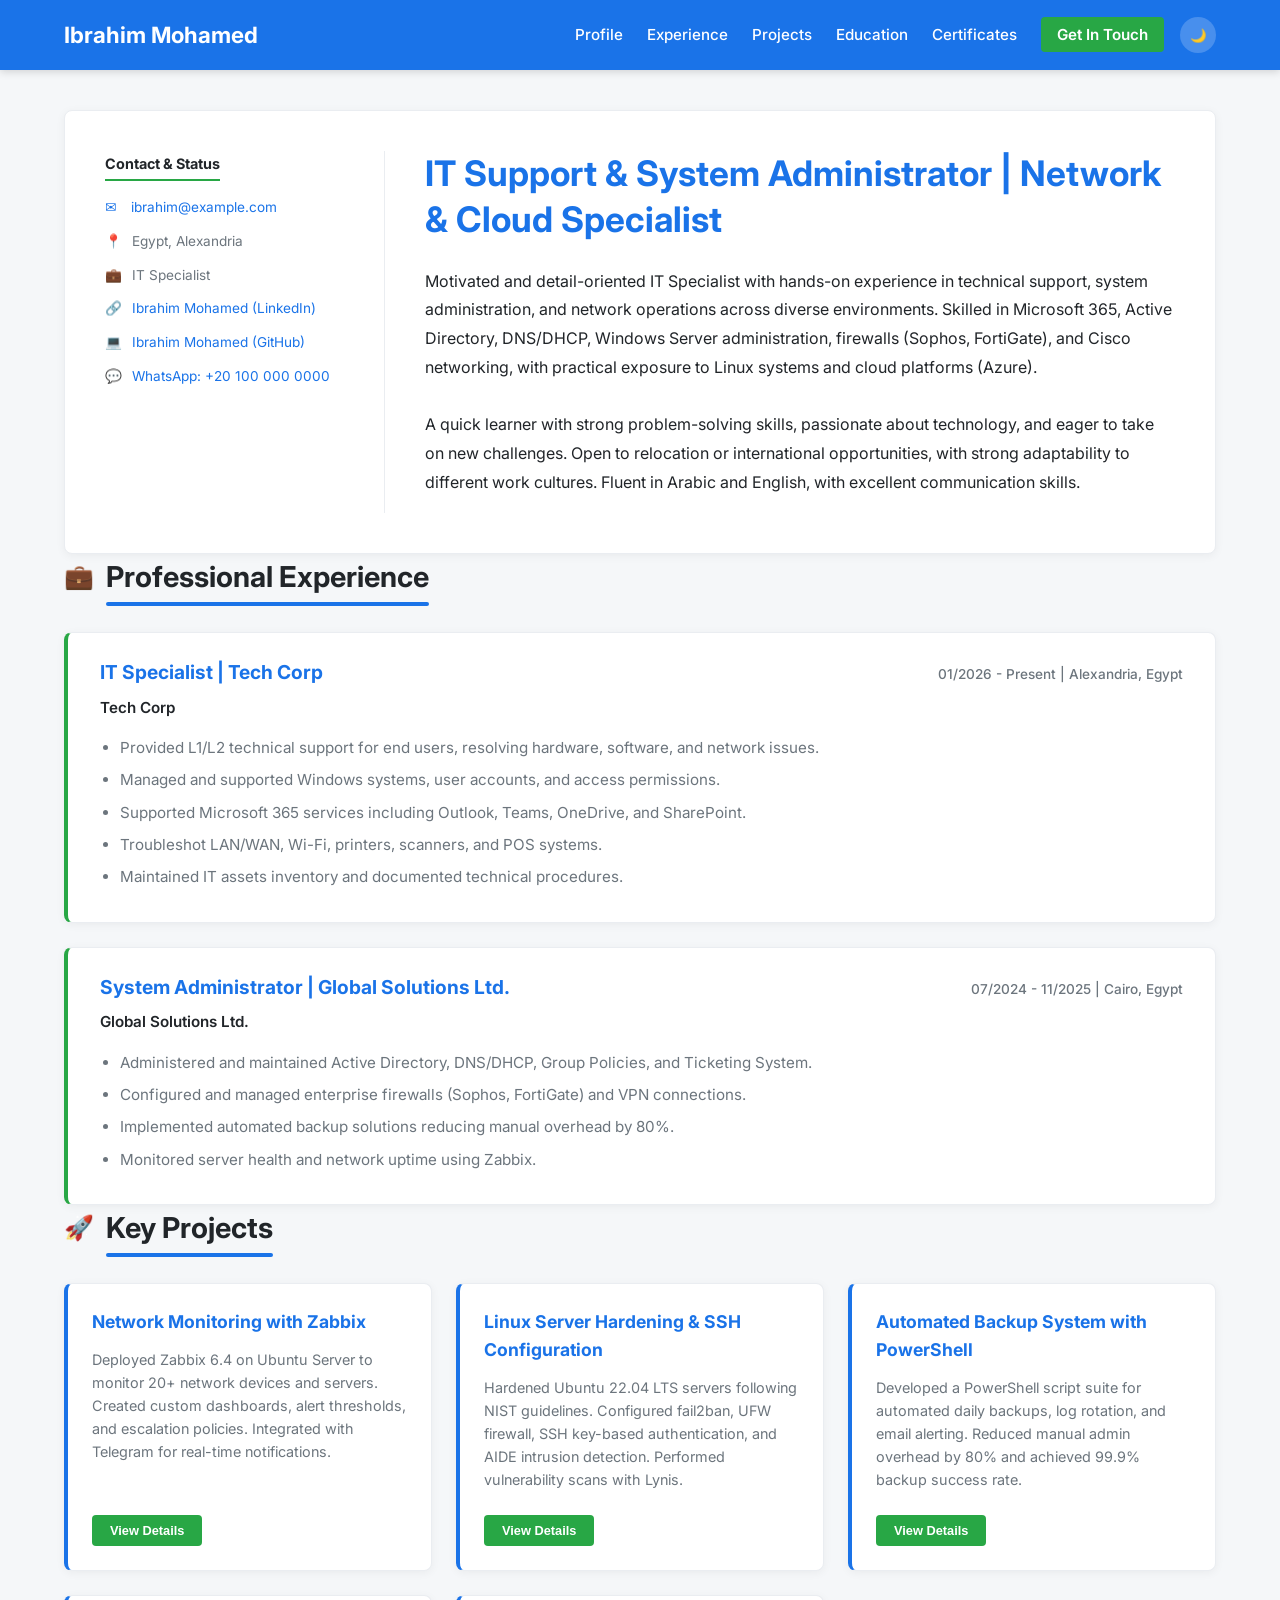
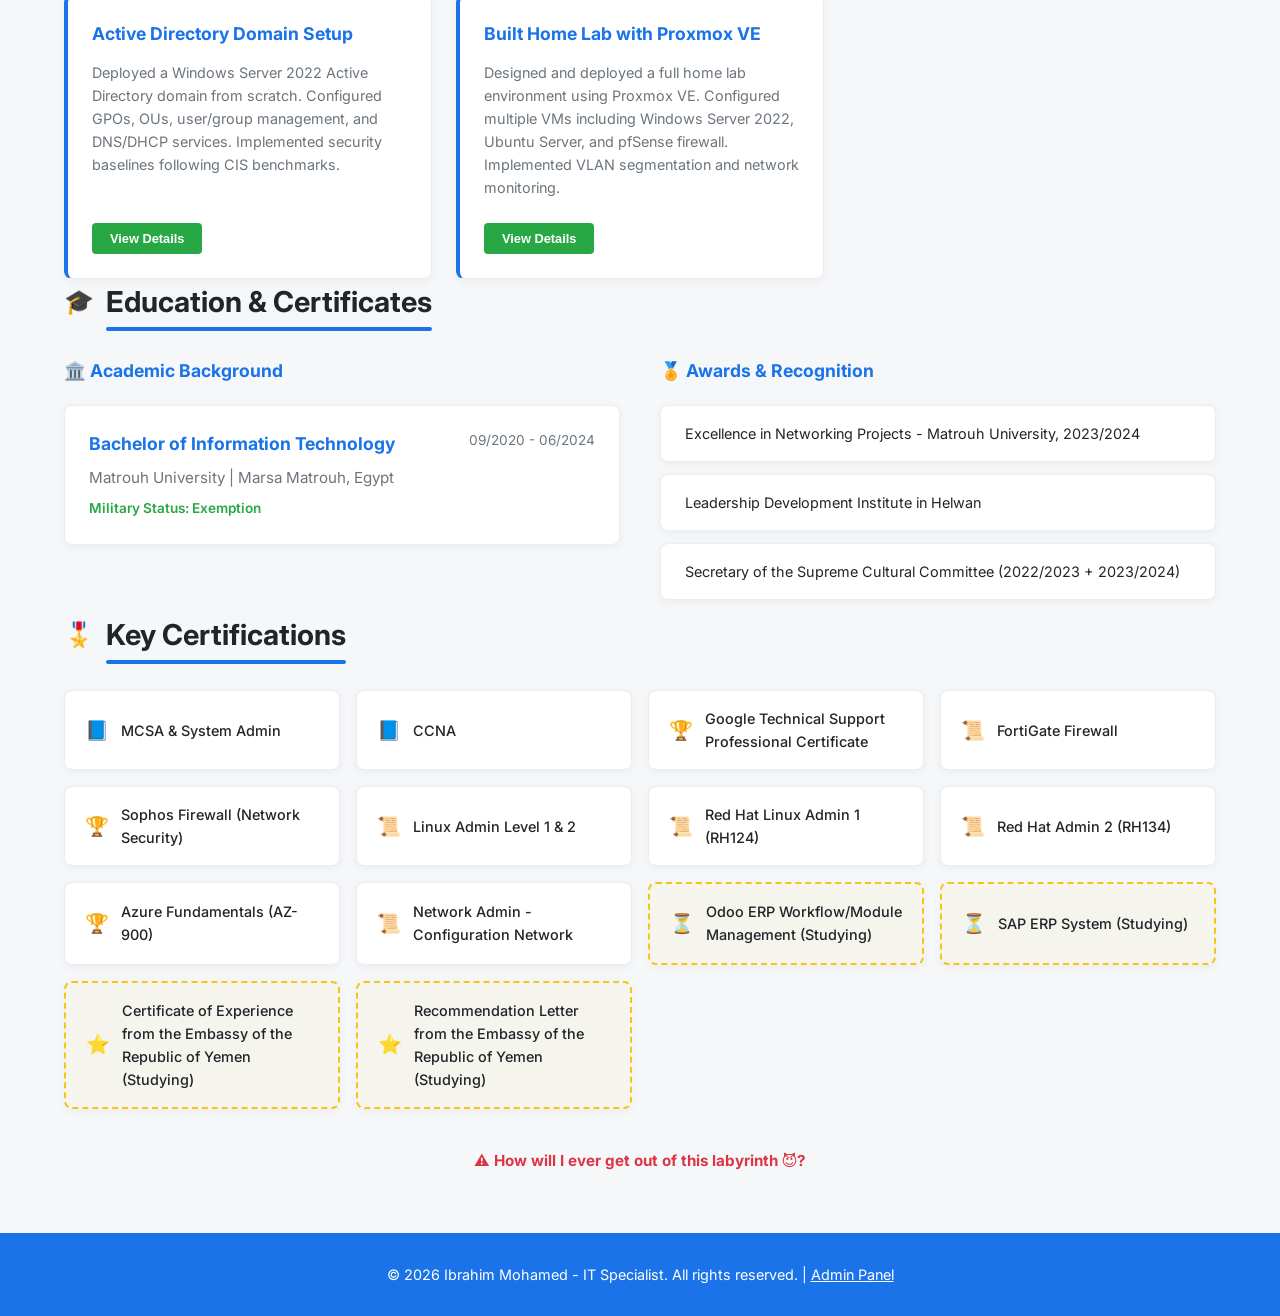
==== index.html @ 9f910d68 "Initial setup of Data-Driven Portfolio" ====
<!DOCTYPE html>
<html lang="en">

<head>
  <meta charset="UTF-8" />
  <meta name="viewport" content="width=device-width, initial-scale=1.0" />
  <title>Ibrahim Mohamed | IT System Administrator</title>
  <meta name="description" content="Portfolio of Ibrahim Mohamed, IT Support & System Administrator." />
  <link rel="stylesheet" href="css/style.css" />
</head>

<body>

  <!-- ── NAVIGATION ── -->
  <nav class="nav">
    <div class="container nav__inner">
      <a href="#" class="nav__brand" id="nav-brand">Ibrahim Mohamed</a>

      <div style="display:flex; align-items:center;">
        <ul class="nav__menu">
          <li><a href="#profile" class="nav__link active">Profile</a></li>
          <li><a href="#experience" class="nav__link">Experience</a></li>
          <li><a href="#projects" class="nav__link">Projects</a></li>
          <li><a href="#education" class="nav__link">Education</a></li>
          <li><a href="#certifications" class="nav__link">Certificates</a></li>
          <li><a href="#contact" class="nav__link nav__cta">Get In Touch</a></li>
        </ul>
        <button id="theme-toggle" class="theme-toggle" aria-label="Toggle Dark Mode">🌙</button>
      </div>
    </div>
  </nav>

  <!-- ── PROFILE (Hero + Contact Sidebar) ── -->
  <section id="profile" class="container">
    <div class="profile-wrap" id="profile-wrap">
      <!-- Sidebar -->
      <aside class="profile-sidebar">
        <h2 class="sidebar-title">Contact & Status</h2>
        <ul class="contact-list" id="contact-list">
          <!-- Rendered via JS -->
        </ul>
        <img src="" alt="Profile Photo" id="profile-photo" class="profile-photo" onerror="this.style.display='none'" />
      </aside>

      <!-- Main Bio -->
      <main class="profile-main">
        <h1 id="profile-title">IT Professional</h1>
        <p id="profile-bio"></p>
      </main>
    </div>
  </section>

  <!-- ── EXPERIENCE ── -->
  <section id="experience" class="container">
    <div class="section-header">
      <span class="section-icon">💼</span>
      <h2 class="section-title">Professional Experience</h2>
    </div>
    <div class="experience-list" id="experience-list">
      <!-- Rendered via JS -->
    </div>
  </section>

  <!-- ── PROJECTS ── -->
  <section id="projects" class="container">
    <div class="section-header">
      <span class="section-icon">🚀</span>
      <h2 class="section-title">Key Projects</h2>
    </div>
    <div class="projects-grid" id="projects-grid">
      <!-- Rendered via JS -->
    </div>
  </section>

  <!-- ── EDUCATION & AWARDS ── -->
  <section id="education" class="container">
    <div class="section-header">
      <span class="section-icon">🎓</span>
      <h2 class="section-title">Education & Certificates</h2>
    </div>
    <div class="edu-grid">
      <!-- Academic -->
      <div>
        <h3 class="edu-subsection-title">🏛️ Academic Background</h3>
        <div id="academic-list"></div>
      </div>
      <!-- Awards -->
      <div>
        <h3 class="edu-subsection-title">🏅 Awards & Recognition</h3>
        <div id="awards-list"></div>
      </div>
    </div>
  </section>

  <!-- ── CERTIFICATIONS ── -->
  <section id="certifications" class="container">
    <div class="section-header">
      <span class="section-icon">🎖️</span>
      <h2 class="section-title">Key Certifications</h2>
    </div>
    <div class="cert-grid" id="cert-grid">
      <!-- Rendered via JS -->
    </div>

    <div class="labyrinth-msg">
      ⚠️ How will I ever get out of this labyrinth 😈?
    </div>
  </section>

  <!-- ── FOOTER ── -->
  <footer id="contact" class="footer">
    <div class="container">
      <p>© 2026 Ibrahim Mohamed - IT Specialist. All rights reserved. | <a href="admin.html"
          style="color:var(--text-light);text-decoration:underline">Admin Panel</a></p>
    </div>
  </footer>

  <script src="js/main.js"></script>
</body>

</html>
---- css/style.css ----
/* ============================================
   IBRAHIM PORTFOLIO — CV STYLE (LIGHT / BLUE)
   ============================================ */

/* ── GOOGLE FONTS ───────────────────────────── */
@import url('https://fonts.googleapis.com/css2?family=Inter:wght@400;500;600;700&display=swap');

/* ── VARIABLES ──────────────────────────────── */
:root {
  /* Colors - Light Theme (Default) */
  --bg-page: #f5f7f9;
  --bg-surface: #ffffff;
  --bg-nav: #1a73e8;
  /* Blue header */

  --text-main: #212529;
  --text-muted: #6c757d;
  --text-light: #ffffff;

  --primary: #1a73e8;
  /* Google Blue */
  --primary-hover: #155db1;
  --secondary: #28a745;
  /* Green */
  --secondary-hover: #218838;

  --border-color: #eaedf1;
  --shadow: 0 2px 10px rgba(0, 0, 0, 0.05);

  --radius: 8px;
  --font-sans: 'Inter', system-ui, -apple-system, sans-serif;
}

/* Colors - Dark Theme Override */
body.dark {
  --bg-page: #121212;
  --bg-surface: #1e1e1e;
  --bg-nav: #1a73e8;
  /* keep header blue or change to darker blue? let's keep it blue as requested CV style */

  --text-main: #e0e0e0;
  --text-muted: #a0a0a0;

  --border-color: #333333;
  --shadow: 0 4px 12px rgba(0, 0, 0, 0.4);
}

/* ── RESET & BASE ───────────────────────────── */
*,
*::before,
*::after {
  box-sizing: border-box;
  margin: 0;
  padding: 0;
}

html {
  scroll-behavior: smooth;
  font-size: 16px;
}

body {
  background-color: var(--bg-page);
  color: var(--text-main);
  font-family: var(--font-sans);
  line-height: 1.6;
  transition: background-color 0.3s, color 0.3s;
}

a {
  color: var(--primary);
  text-decoration: none;
  transition: color 0.2s;
}

a:hover {
  color: var(--primary-hover);
  text-decoration: underline;
}

img {
  max-width: 100%;
  display: block;
}

/* ── LAYOUT ─────────────────────────────────── */
.container {
  max-width: 1200px;
  margin: 0 auto;
  padding: 0 24px;
}

section {
  padding: 60px 0;
}

/* ── NAVIGATION ─────────────────────────────── */
.nav {
  background-color: var(--bg-nav);
  color: var(--text-light);
  position: sticky;
  top: 0;
  z-index: 100;
  box-shadow: 0 2px 8px rgba(0, 0, 0, 0.15);
}

.nav__inner {
  display: flex;
  align-items: center;
  justify-content: space-between;
  height: 70px;
}

.nav__brand {
  font-size: 1.4rem;
  font-weight: 700;
  color: var(--text-light);
  text-decoration: none;
}

.nav__brand:hover {
  color: var(--text-light);
  text-decoration: none;
}

.nav__menu {
  display: flex;
  align-items: center;
  gap: 24px;
  list-style: none;
}

.nav__link {
  color: rgba(255, 255, 255, 0.85);
  font-weight: 500;
  font-size: 0.95rem;
  text-decoration: none !important;
}

.nav__link:hover,
.nav__link.active {
  color: #fff;
}

.nav__cta {
  background-color: var(--secondary);
  color: #fff !important;
  padding: 8px 16px;
  border-radius: 4px;
  font-weight: 600;
}

.nav__cta:hover {
  background-color: var(--secondary-hover);
}

.theme-toggle {
  background: rgba(255, 255, 255, 0.2);
  border: none;
  border-radius: 50%;
  width: 36px;
  height: 36px;
  display: flex;
  align-items: center;
  justify-content: center;
  cursor: pointer;
  color: #fff;
  transition: background 0.2s;
  margin-left: 16px;
}

.theme-toggle:hover {
  background: rgba(255, 255, 255, 0.3);
}

/* ── BUTTONS ────────────────────────────────── */
.btn {
  display: inline-flex;
  align-items: center;
  gap: 8px;
  padding: 8px 18px;
  border-radius: 4px;
  font-size: 0.9rem;
  font-weight: 600;
  cursor: pointer;
  border: none;
  transition: background 0.2s, transform 0.1s;
  text-decoration: none !important;
}

.btn--primary {
  background-color: var(--secondary);
  color: #fff;
}

.btn--primary:hover {
  background-color: var(--secondary-hover);
  color: #fff;
}

.btn--outline {
  background-color: transparent;
  color: var(--secondary);
  border: 2px solid var(--secondary);
}

.btn--outline:hover {
  background-color: var(--secondary);
  color: #fff;
}

/* ── SECTION HEADER ─────────────────────────── */
.section-header {
  margin-bottom: 32px;
  display: flex;
  align-items: center;
  gap: 12px;
}

.section-icon {
  color: var(--secondary);
  font-size: 1.5rem;
}

.section-title {
  font-size: 1.8rem;
  font-weight: 700;
  color: var(--text-main);
  position: relative;
  display: inline-block;
}

.section-title::after {
  content: '';
  position: absolute;
  bottom: -6px;
  left: 0;
  width: 100%;
  height: 4px;
  background-color: var(--primary);
  border-radius: 2px;
}

/* ── PROFILE SECTION (split layout) ─────────── */
.profile-wrap {
  display: grid;
  grid-template-columns: 280px 1fr;
  gap: 40px;
  background: var(--bg-surface);
  border-radius: var(--radius);
  box-shadow: var(--shadow);
  padding: 40px;
  margin-top: 40px;
  border: 1px solid var(--border-color);
}

/* Sidebar */
.profile-sidebar {
  border-right: 1px solid var(--border-color);
  padding-right: 40px;
}

.sidebar-title {
  font-size: 0.9rem;
  font-weight: 700;
  color: var(--text-main);
  margin-bottom: 16px;
  display: flex;
  align-items: center;
  gap: 8px;
  border-bottom: 2px solid var(--secondary);
  padding-bottom: 4px;
  display: inline-flex;
}

.contact-list {
  list-style: none;
  margin-bottom: 32px;
}

.contact-list li {
  margin-bottom: 12px;
  font-size: 0.85rem;
  display: flex;
  align-items: center;
  gap: 10px;
  color: var(--text-muted);
}

.contact-icon {
  color: var(--primary);
  min-width: 16px;
}

.profile-photo {
  width: 100%;
  max-width: 200px;
  aspect-ratio: 1;
  border-radius: 50%;
  object-fit: cover;
  border: 4px solid var(--primary);
  margin: 0 auto;
  display: block;
}

/* Main Bio */
.profile-main h1 {
  font-size: 2.2rem;
  color: var(--primary);
  line-height: 1.3;
  margin-bottom: 24px;
}

.profile-main p {
  color: var(--text-main);
  margin-bottom: 16px;
  font-size: 1rem;
  line-height: 1.8;
}

/* ── EXPERIENCE SECTION ─────────────────────── */
.experience-list {
  display: flex;
  flex-direction: column;
  gap: 24px;
}

.job-card {
  background: var(--bg-surface);
  border: 1px solid var(--border-color);
  border-left: 4px solid var(--secondary);
  border-radius: var(--radius);
  padding: 24px 32px;
  box-shadow: var(--shadow);
}

.job-header {
  display: flex;
  justify-content: space-between;
  align-items: baseline;
  margin-bottom: 8px;
  flex-wrap: wrap;
  gap: 12px;
}

.job-title {
  font-size: 1.2rem;
  font-weight: 700;
  color: var(--primary);
}

.job-period {
  font-size: 0.85rem;
  color: var(--text-muted);
  font-weight: 500;
}

.job-company {
  font-size: 0.95rem;
  color: var(--text-main);
  font-weight: 600;
  margin-bottom: 16px;
}

.job-bullets {
  padding-left: 20px;
  color: var(--text-muted);
  font-size: 0.95rem;
}

.job-bullets li {
  margin-bottom: 8px;
}

/* ── PROJECTS / MILESTONES ──────────────────── */
.projects-grid {
  display: grid;
  grid-template-columns: repeat(auto-fill, minmax(300px, 1fr));
  gap: 24px;
}

.project-card {
  background: var(--bg-surface);
  border: 1px solid var(--border-color);
  border-left: 4px solid var(--primary);
  border-radius: var(--radius);
  padding: 24px;
  display: flex;
  flex-direction: column;
  box-shadow: var(--shadow);
}

.project-title {
  font-size: 1.1rem;
  font-weight: 700;
  color: var(--primary);
  margin-bottom: 12px;
}

.project-desc {
  font-size: 0.9rem;
  color: var(--text-muted);
  margin-bottom: 24px;
  flex-grow: 1;
}

/* ── EDUCATION & AWARDS ─────────────────────── */
.edu-grid {
  display: grid;
  grid-template-columns: 1fr 1fr;
  gap: 40px;
}

.edu-subsection-title {
  font-size: 1.1rem;
  color: var(--primary);
  font-weight: 700;
  margin-bottom: 20px;
  display: flex;
  align-items: center;
  gap: 8px;
}

.edu-card {
  background: var(--bg-surface);
  border: 1px solid var(--border-color);
  border-radius: var(--radius);
  padding: 24px;
  box-shadow: var(--shadow);
  margin-bottom: 16px;
}

.edu-title {
  font-size: 1.1rem;
  font-weight: 700;
  color: var(--primary);
  margin-bottom: 8px;
  display: flex;
  justify-content: space-between;
}

.edu-period {
  font-size: 0.85rem;
  color: var(--text-muted);
  font-weight: 400;
}

.edu-uni {
  font-size: 0.95rem;
  color: var(--text-muted);
  margin-bottom: 8px;
}

.edu-note {
  font-size: 0.85rem;
  color: var(--secondary);
  font-weight: 600;
}

.award-card {
  background: var(--bg-surface);
  border: 1px solid var(--border-color);
  border-radius: var(--radius);
  padding: 16px 24px;
  margin-bottom: 12px;
  font-size: 0.9rem;
  color: var(--text-main);
  box-shadow: var(--shadow);
}

/* ── CERTIFICATIONS ─────────────────────────── */
.cert-grid {
  display: grid;
  grid-template-columns: repeat(auto-fill, minmax(250px, 1fr));
  gap: 16px;
}

.cert-card {
  background: var(--bg-surface);
  border: 1px solid var(--border-color);
  border-radius: var(--radius);
  padding: 16px 20px;
  display: flex;
  align-items: center;
  gap: 12px;
  box-shadow: var(--shadow);
  font-size: 0.9rem;
  font-weight: 500;
  color: var(--text-main);
}

.cert-card.studying {
  border: 2px dashed #f5c518;
  background-color: rgba(245, 197, 24, 0.05);
}

.cert-icon {
  color: var(--primary);
  font-size: 1.2rem;
}

.cert-card.studying .cert-icon {
  color: #f5c518;
}

.labyrinth-msg {
  text-align: center;
  margin-top: 40px;
  color: #dc3545;
  font-weight: 700;
  font-size: 0.95rem;
}

/* ── FOOTER ─────────────────────────────────── */
.footer {
  background-color: var(--primary);
  color: #ffffff;
  text-align: center;
  padding: 30px 0;
  font-size: 0.9rem;
  margin-top: 60px;
}

/* ── RESPONSIVE ─────────────────────────────── */
@media (max-width: 900px) {
  .profile-wrap {
    grid-template-columns: 1fr;
    gap: 32px;
  }

  .profile-sidebar {
    border-right: none;
    border-bottom: 1px solid var(--border-color);
    padding-right: 0;
    padding-bottom: 32px;
  }

  .edu-grid {
    grid-template-columns: 1fr;
  }
}

@media (max-width: 768px) {
  .nav__menu {
    display: none;
    /* simple mobile hide for now, could add hamburger */
  }
}
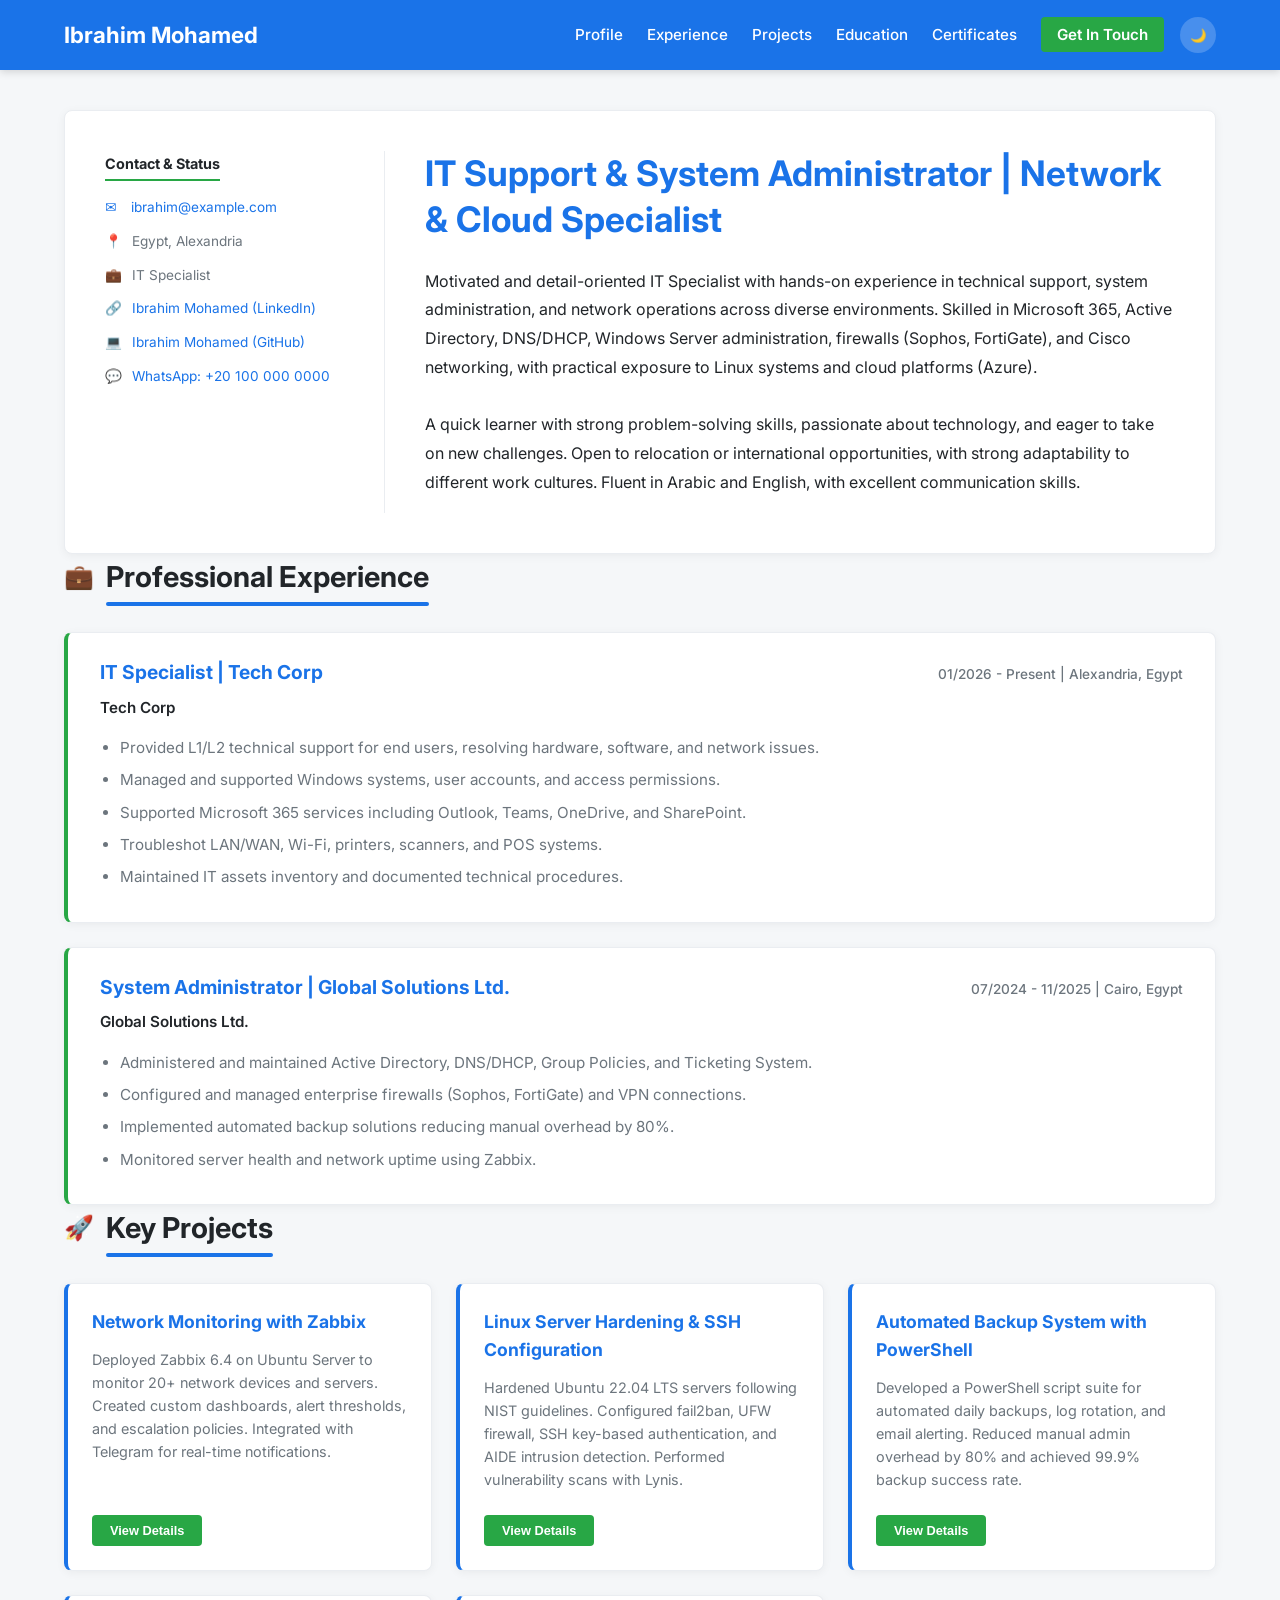
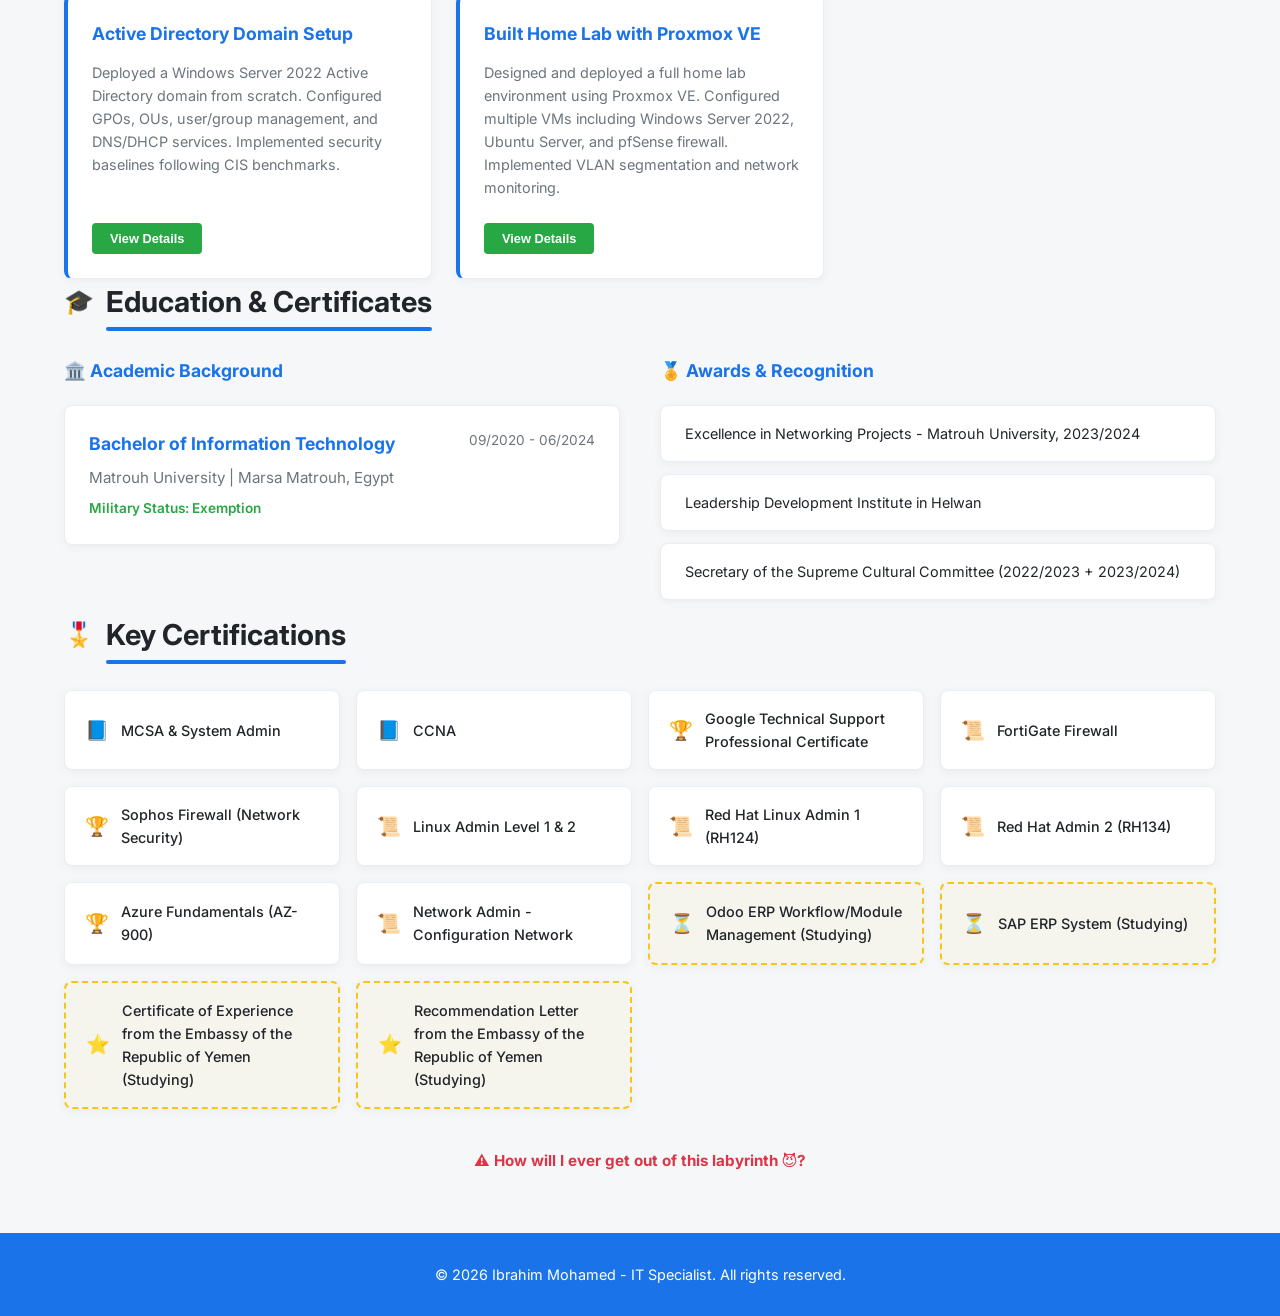
==== commit 9afd308e: "Remove admin panel link from footer" ====
--- a/index.html
+++ b/index.html
@@ -110,8 +110,7 @@
   <!-- ── FOOTER ── -->
   <footer id="contact" class="footer">
     <div class="container">
-      <p>© 2026 Ibrahim Mohamed - IT Specialist. All rights reserved. | <a href="admin.html"
-          style="color:var(--text-light);text-decoration:underline">Admin Panel</a></p>
+      <p>© 2026 Ibrahim Mohamed - IT Specialist. All rights reserved.</p>
     </div>
   </footer>
 
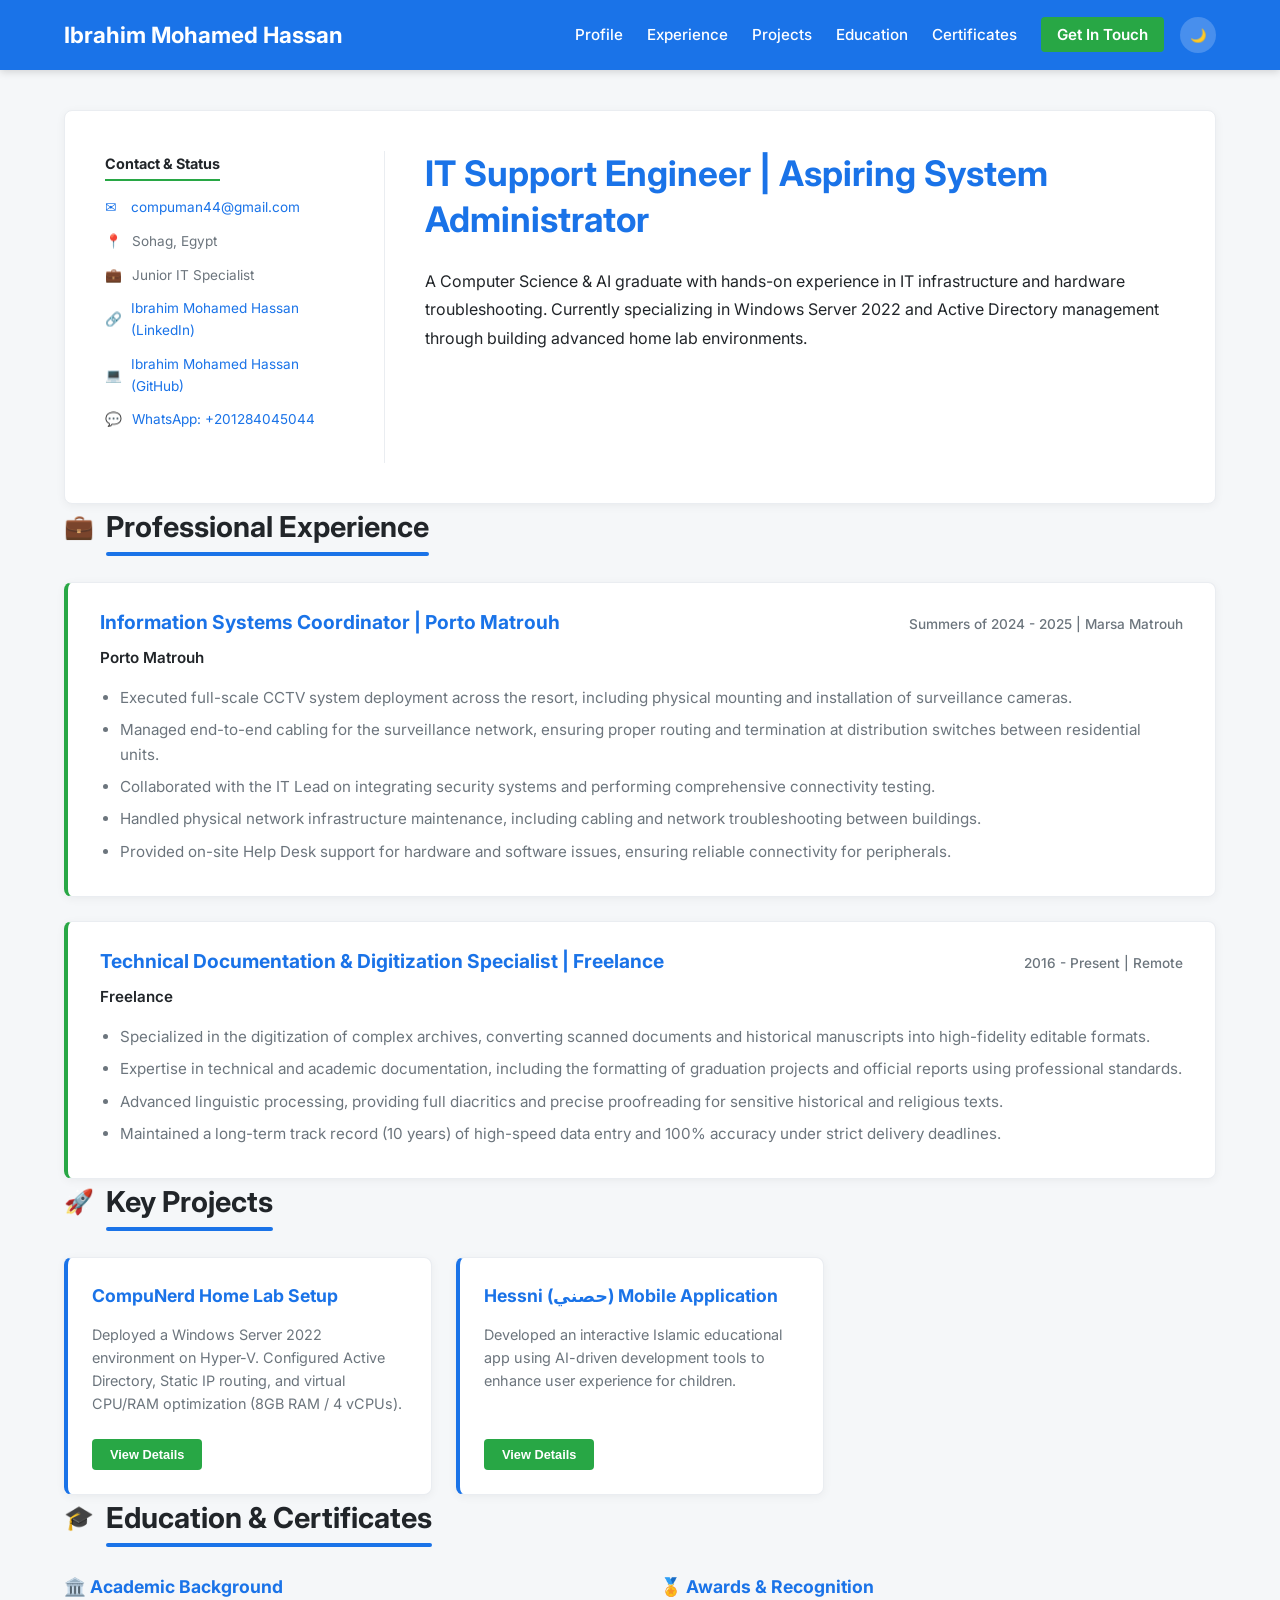
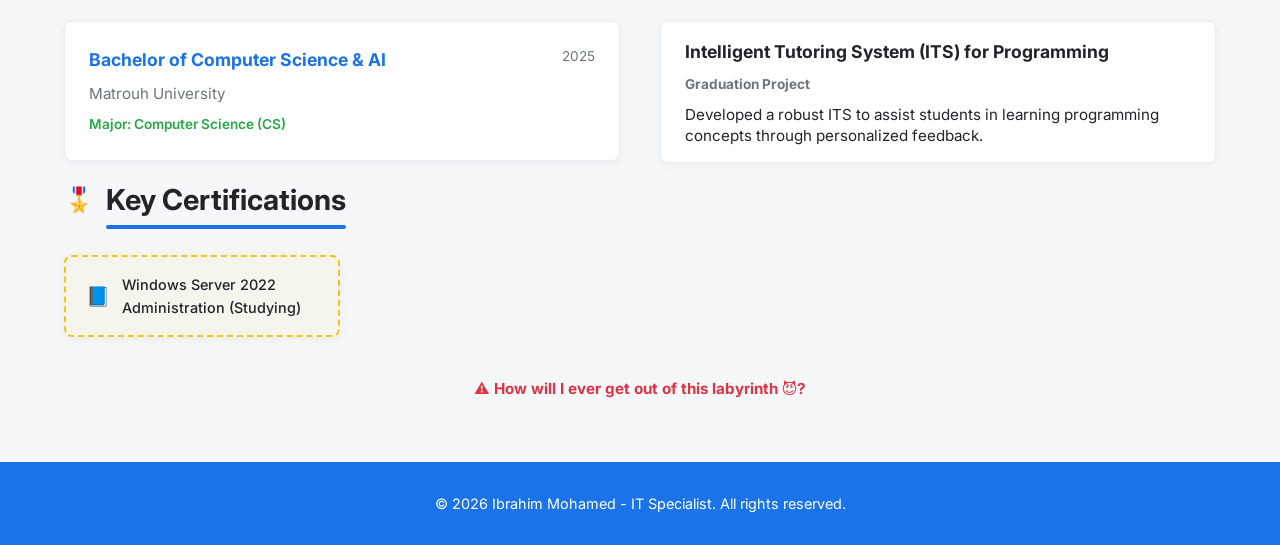
==== commit bd3d89a3: "Fix main.js cache by versioning and fix linkedin url" ====
--- a/index.html
+++ b/index.html
@@ -114,7 +114,7 @@
     </div>
   </footer>
 
-  <script src="js/main.js"></script>
+  <script src="js/main.js?v=2"></script>
 </body>
 
 </html>
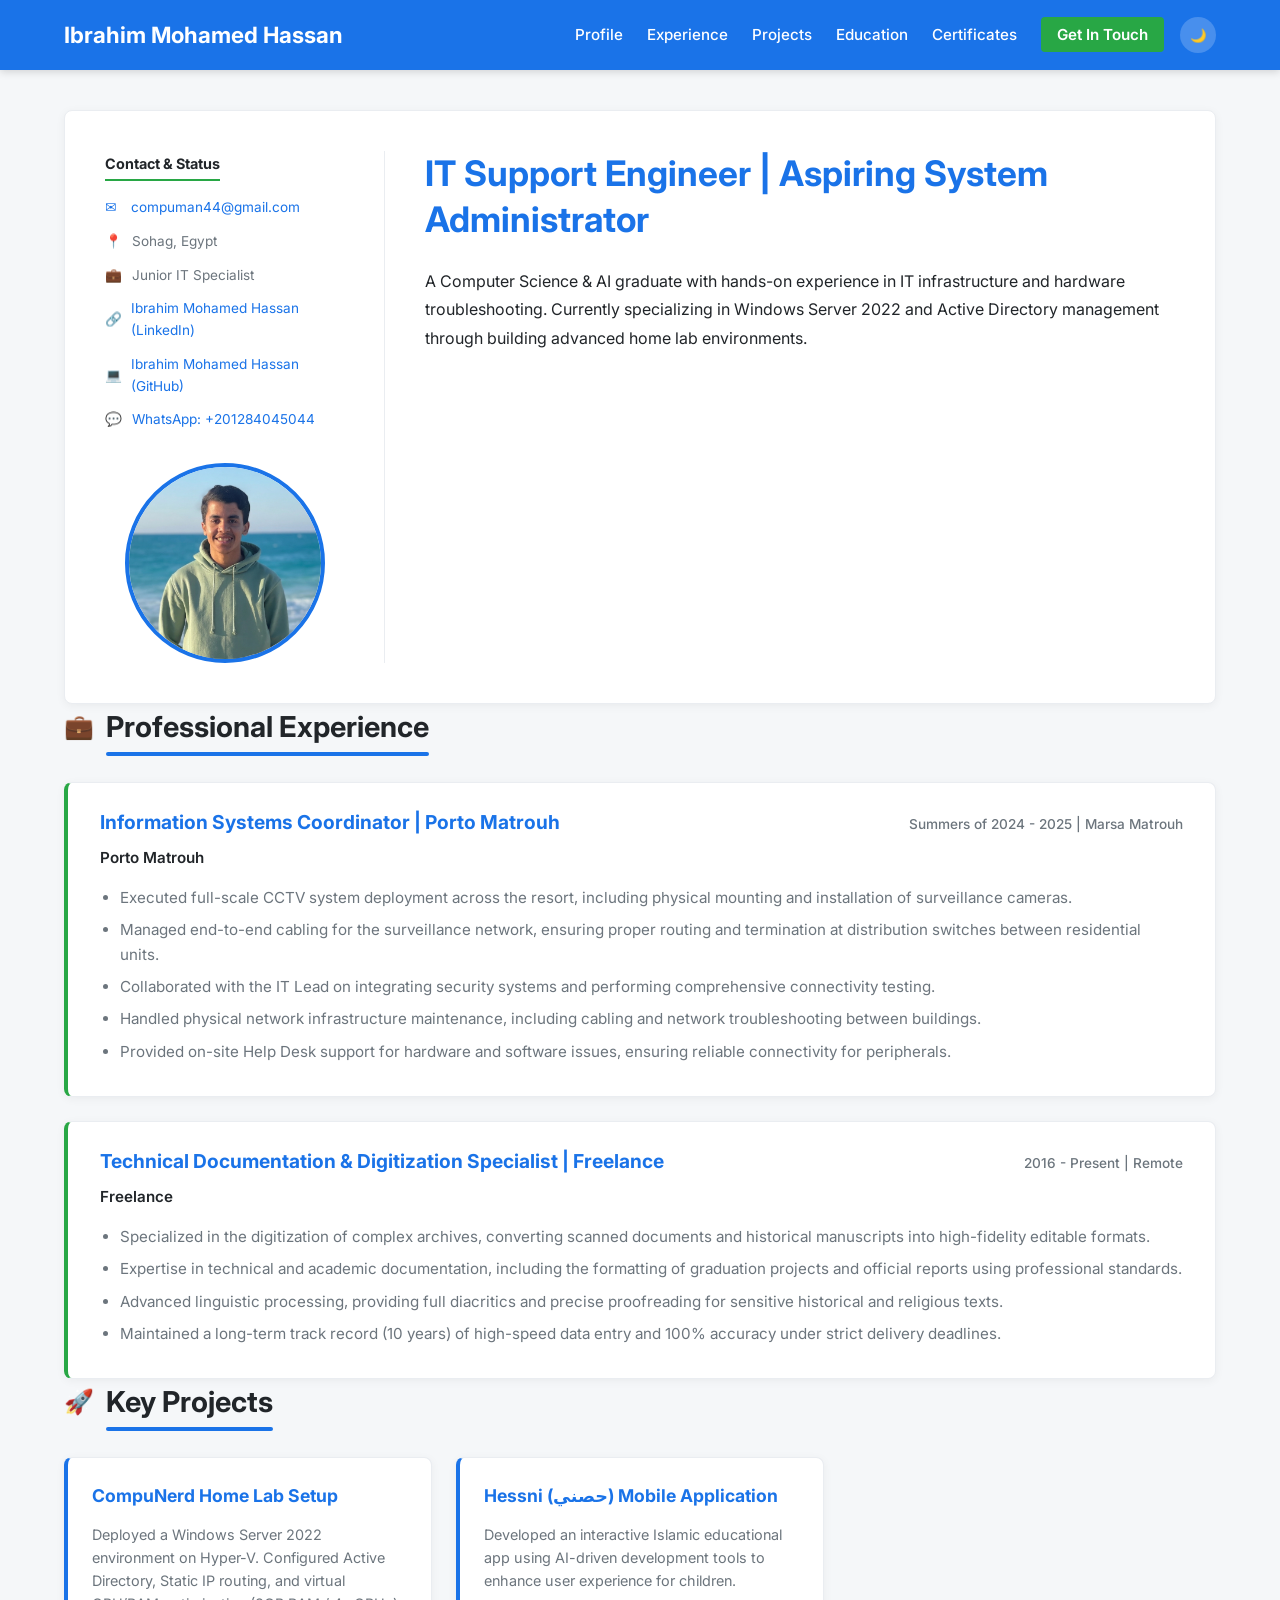
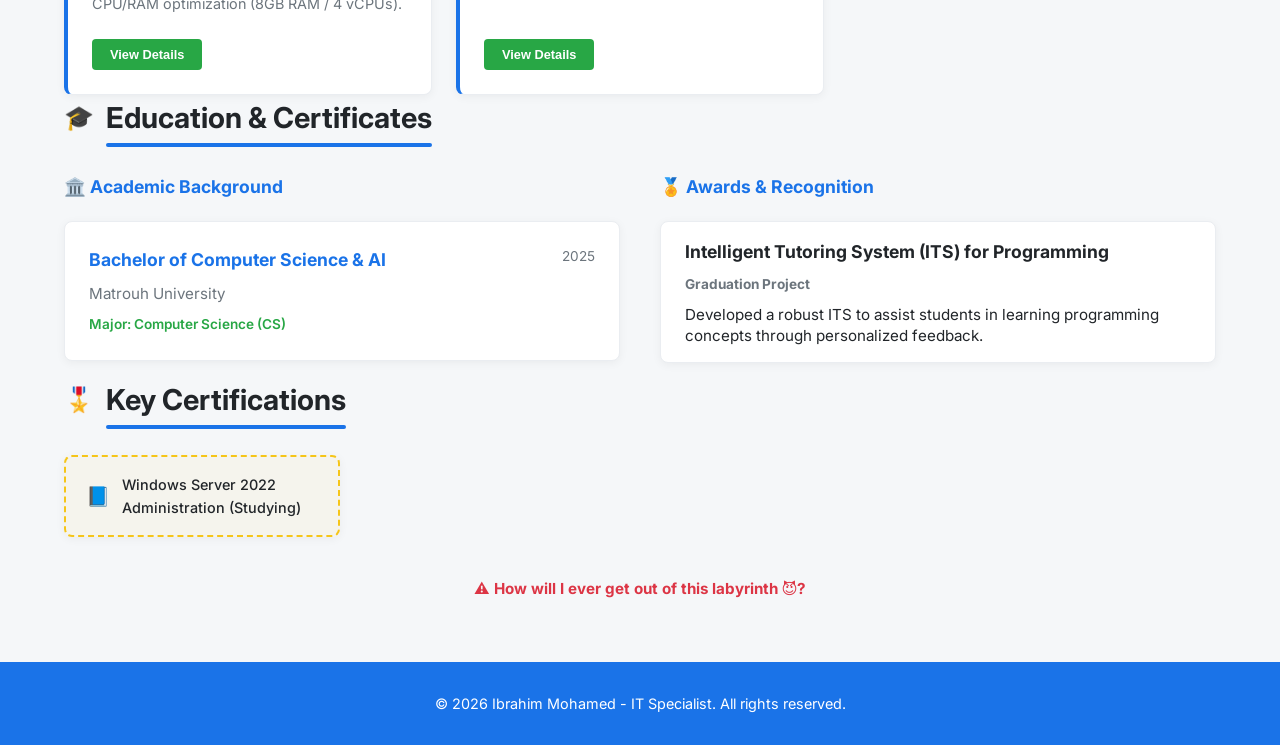
==== commit 29fa8cc0: "Fix profile image hidden bug" ====
--- a/index.html
+++ b/index.html
@@ -39,7 +39,7 @@
         <ul class="contact-list" id="contact-list">
           <!-- Rendered via JS -->
         </ul>
-        <img src="" alt="Profile Photo" id="profile-photo" class="profile-photo" onerror="this.style.display='none'" />
+        <img src="assets/img/profile.png" alt="Profile Photo" id="profile-photo" class="profile-photo" />
       </aside>
 
       <!-- Main Bio -->
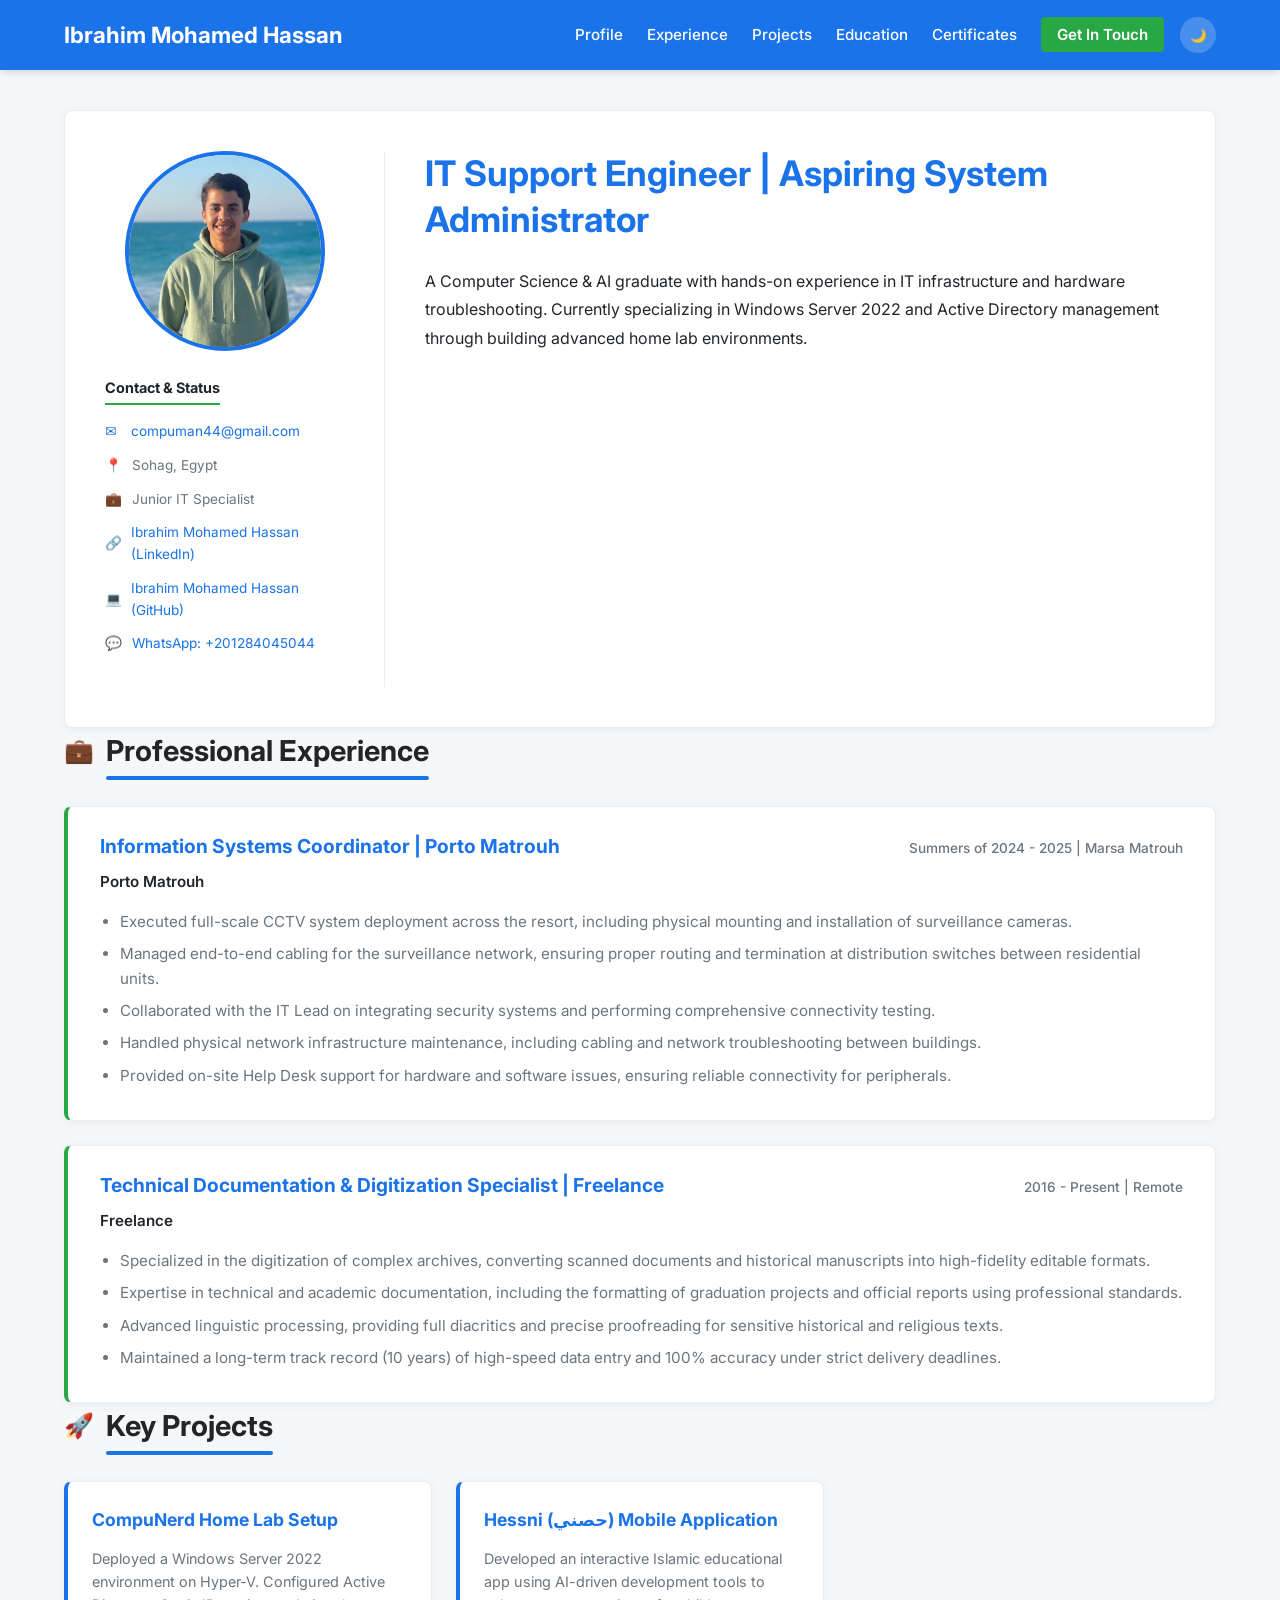
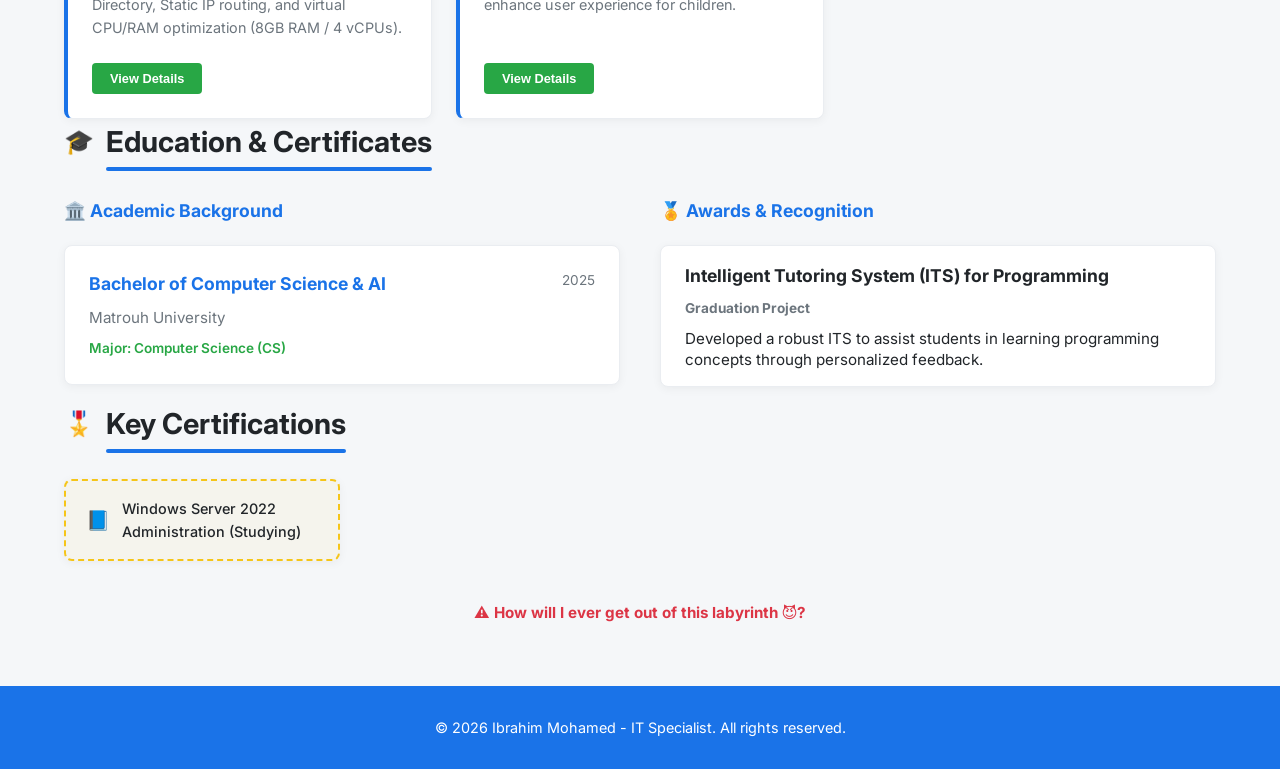
==== commit 07d015b7: "Move profile photo above contact and status" ====
--- a/index.html
+++ b/index.html
@@ -35,11 +35,11 @@
     <div class="profile-wrap" id="profile-wrap">
       <!-- Sidebar -->
       <aside class="profile-sidebar">
+        <img src="assets/img/profile.png" alt="Profile Photo" id="profile-photo" class="profile-photo" style="margin-bottom: 24px;" />
         <h2 class="sidebar-title">Contact & Status</h2>
         <ul class="contact-list" id="contact-list">
           <!-- Rendered via JS -->
         </ul>
-        <img src="assets/img/profile.png" alt="Profile Photo" id="profile-photo" class="profile-photo" />
       </aside>
 
       <!-- Main Bio -->
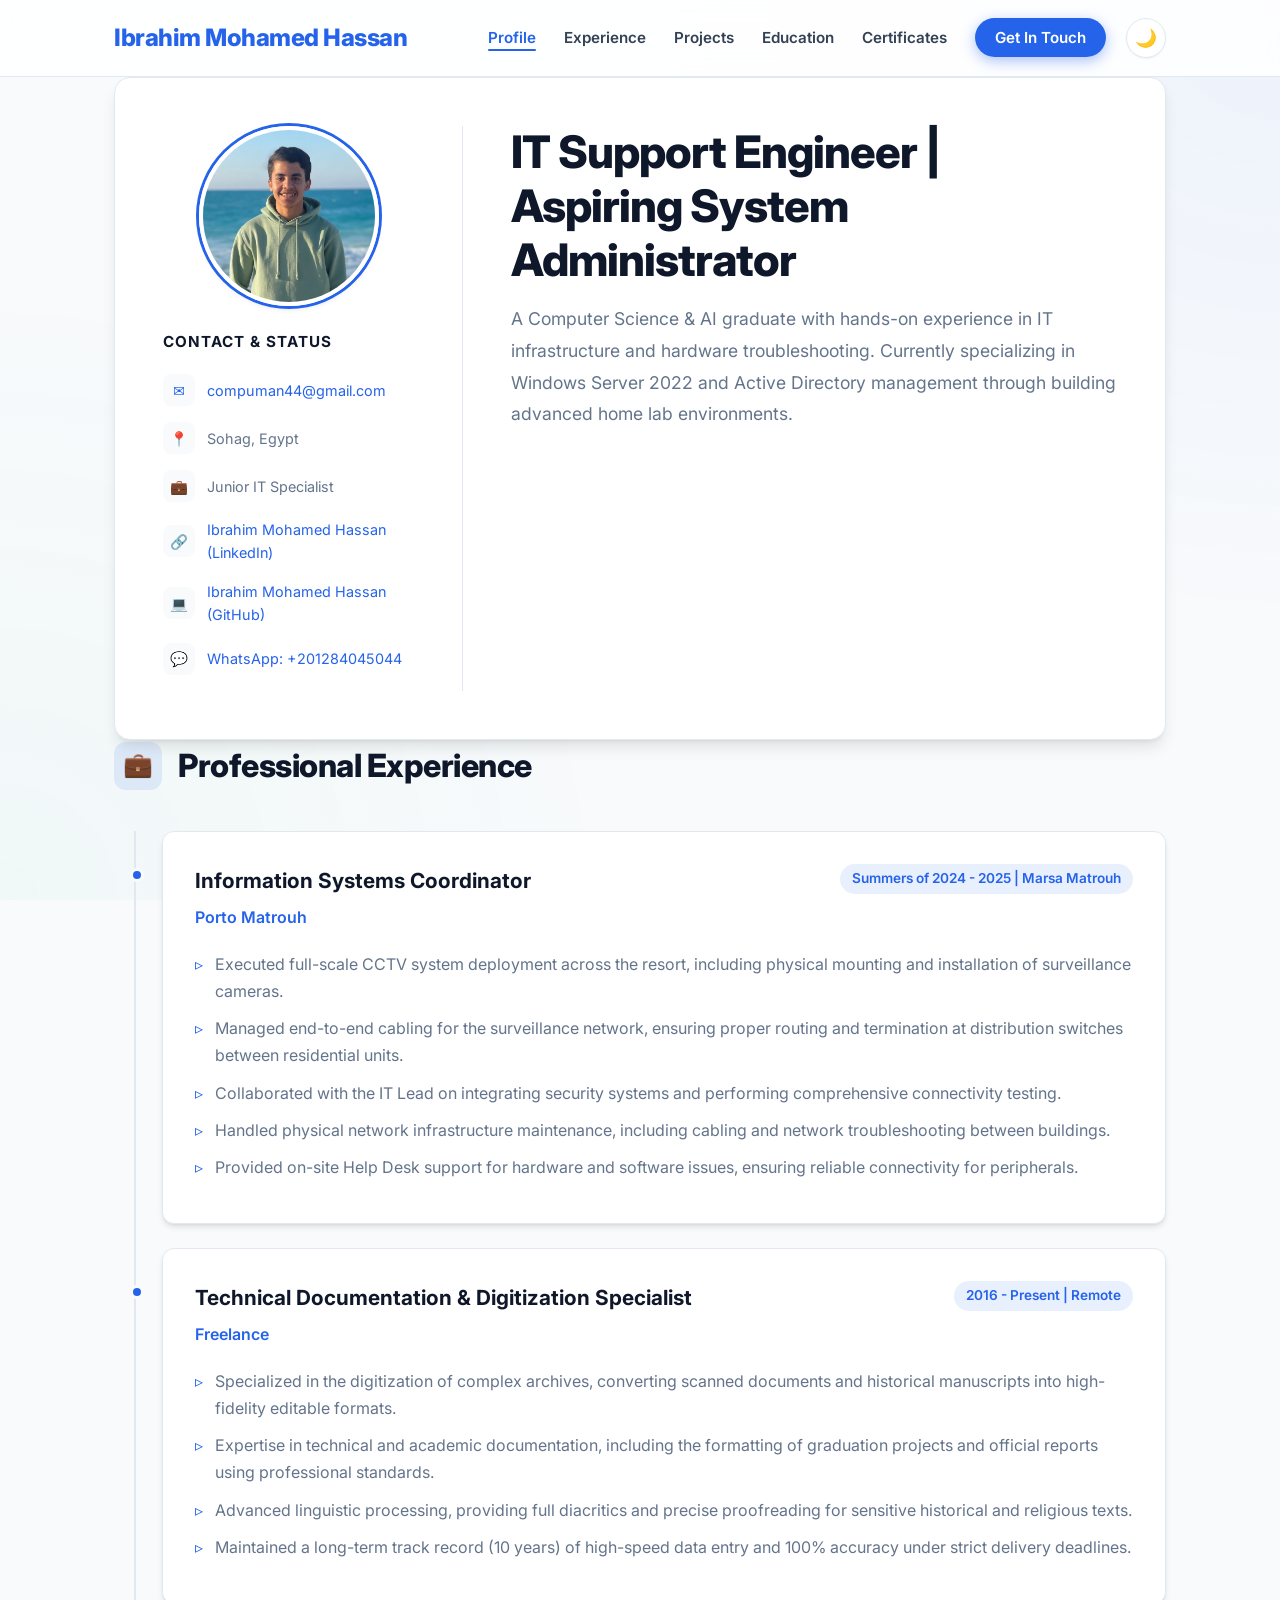
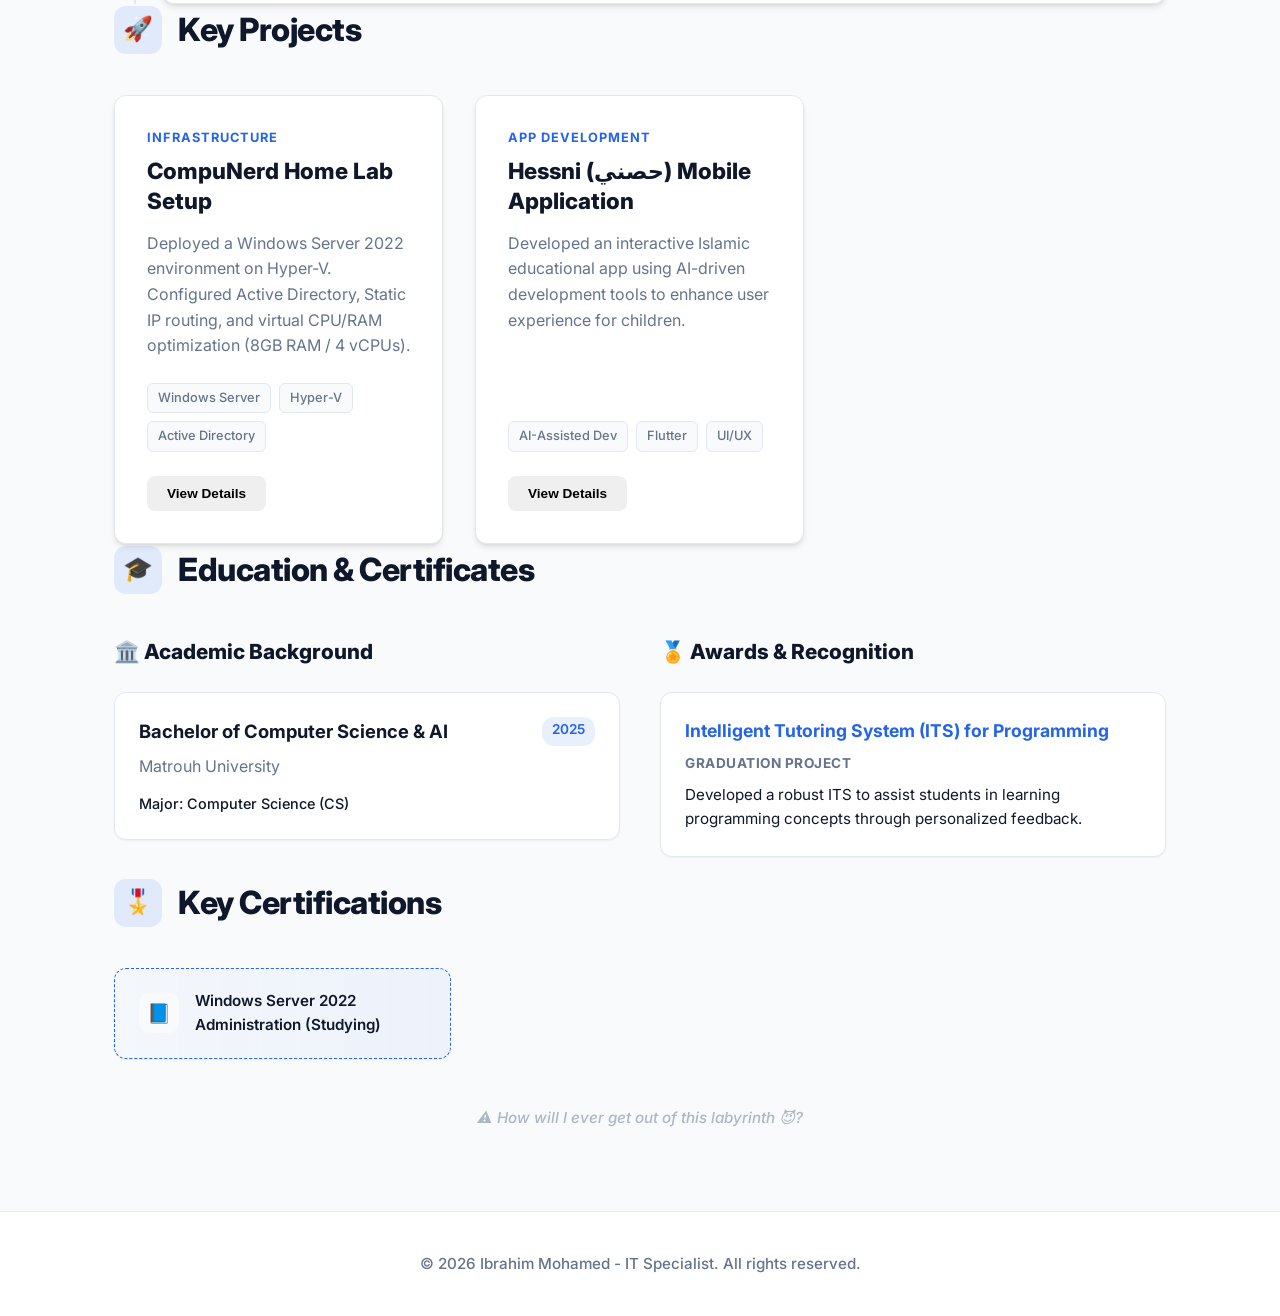
==== commit 96b93380: "Premium UI/UX overhaul: Glassmorphism, animations, and typography enhancements" ====
--- a/index.html
+++ b/index.html
@@ -6,7 +6,7 @@
   <meta name="viewport" content="width=device-width, initial-scale=1.0" />
   <title>Ibrahim Mohamed | IT System Administrator</title>
   <meta name="description" content="Portfolio of Ibrahim Mohamed, IT Support & System Administrator." />
-  <link rel="stylesheet" href="css/style.css" />
+  <link rel="stylesheet" href="css/style.css?v=3" />
 </head>
 
 <body>
@@ -114,7 +114,7 @@
     </div>
   </footer>
 
-  <script src="js/main.js?v=2"></script>
+  <script src="js/main.js?v=3"></script>
 </body>
 
 </html>
--- a/css/style.css
+++ b/css/style.css
@@ -1,54 +1,63 @@
 /* ============================================
-   IBRAHIM PORTFOLIO — CV STYLE (LIGHT / BLUE)
+   IBRAHIM PORTFOLIO — PREMIUM TECH UI
    ============================================ */
 
 /* ── GOOGLE FONTS ───────────────────────────── */
-@import url('https://fonts.googleapis.com/css2?family=Inter:wght@400;500;600;700&display=swap');
+@import url('https://fonts.googleapis.com/css2?family=Inter:wght@400;500;600;700;800&display=swap');
 
 /* ── VARIABLES ──────────────────────────────── */
 :root {
-  /* Colors - Light Theme (Default) */
-  --bg-page: #f5f7f9;
+  /* Colors - Light Theme (Clean, Crisp, Subtle Depth) */
+  --bg-page: #f8fafc; /* Very light slate */
   --bg-surface: #ffffff;
-  --bg-nav: #1a73e8;
-  /* Blue header */
-
-  --text-main: #212529;
-  --text-muted: #6c757d;
+  --bg-nav: rgba(255, 255, 255, 0.85); /* For glassmorphism */
+  
+  --text-main: #0f172a; /* Slate 900 */
+  --text-muted: #64748b; /* Slate 500 */
+  --text-nav: #334155;
   --text-light: #ffffff;
 
-  --primary: #1a73e8;
-  /* Google Blue */
-  --primary-hover: #155db1;
-  --secondary: #28a745;
-  /* Green */
-  --secondary-hover: #218838;
-
-  --border-color: #eaedf1;
-  --shadow: 0 2px 10px rgba(0, 0, 0, 0.05);
-
-  --radius: 8px;
+  --primary: #2563eb; /* Vibrant Blue */
+  --primary-hover: #1d4ed8;
+  --secondary: #10b981; /* Emerald Green */
+  --secondary-hover: #059669;
+
+  --border-color: #e2e8f0; /* Slate 200 */
+  --shadow-sm: 0 1px 2px 0 rgb(0 0 0 / 0.05);
+  --shadow-md: 0 4px 6px -1px rgb(0 0 0 / 0.1), 0 2px 4px -2px rgb(0 0 0 / 0.1);
+  --shadow-lg: 0 10px 15px -3px rgb(0 0 0 / 0.1), 0 4px 6px -4px rgb(0 0 0 / 0.1);
+  --shadow-hover: 0 20px 25px -5px rgb(0 0 0 / 0.1), 0 8px 10px -6px rgb(0 0 0 / 0.1);
+  
+  --radius-sm: 8px;
+  --radius-md: 12px;
+  --radius-lg: 16px;
+  
   --font-sans: 'Inter', system-ui, -apple-system, sans-serif;
-}
-
-/* Colors - Dark Theme Override */
+  --transition-smooth: all 0.3s cubic-bezier(0.4, 0, 0.2, 1);
+}
+
+/* Colors - Dark Theme Override (Deep Slate/Navy pattern) */
 body.dark {
-  --bg-page: #121212;
-  --bg-surface: #1e1e1e;
-  --bg-nav: #1a73e8;
-  /* keep header blue or change to darker blue? let's keep it blue as requested CV style */
-
-  --text-main: #e0e0e0;
-  --text-muted: #a0a0a0;
-
-  --border-color: #333333;
-  --shadow: 0 4px 12px rgba(0, 0, 0, 0.4);
+  --bg-page: #0f172a; /* Slate 900 */
+  --bg-surface: #1e293b; /* Slate 800 */
+  --bg-nav: rgba(15, 23, 42, 0.85);
+  
+  --text-main: #f8fafc;
+  --text-muted: #94a3b8;
+  --text-nav: #f1f5f9;
+
+  --primary: #3b82f6; /* Lighter blue for dark mode */
+  --primary-hover: #60a5fa;
+  --border-color: #334155; /* Slate 700 */
+  
+  --shadow-sm: 0 1px 2px 0 rgb(0 0 0 / 0.5);
+  --shadow-md: 0 4px 6px -1px rgb(0 0 0 / 0.4);
+  --shadow-lg: 0 10px 15px -3px rgb(0 0 0 / 0.5);
+  --shadow-hover: 0 20px 25px -5px rgb(0 0 0 / 0.6);
 }
 
 /* ── RESET & BASE ───────────────────────────── */
-*,
-*::before,
-*::after {
+*, *::before, *::after {
   box-sizing: border-box;
   margin: 0;
   padding: 0;
@@ -64,18 +73,34 @@
   color: var(--text-main);
   font-family: var(--font-sans);
   line-height: 1.6;
-  transition: background-color 0.3s, color 0.3s;
+  transition: background-color 0.4s ease, color 0.4s ease;
+  overflow-x: hidden;
+}
+
+/* Optional ambient background detail */
+body::before {
+  content: "";
+  position: fixed;
+  top: 0; left: 0; width: 100%; height: 100vh;
+  background: radial-gradient(circle at top right, rgba(37, 99, 235, 0.05), transparent 40%),
+              radial-gradient(circle at bottom left, rgba(16, 185, 129, 0.03), transparent 40%);
+  pointer-events: none;
+  z-index: -1;
+}
+
+body.dark::before {
+  background: radial-gradient(circle at top right, rgba(59, 130, 246, 0.1), transparent 50%),
+              radial-gradient(circle at bottom left, rgba(139, 92, 246, 0.05), transparent 50%);
 }
 
 a {
   color: var(--primary);
   text-decoration: none;
-  transition: color 0.2s;
+  transition: var(--transition-smooth);
 }
 
 a:hover {
   color: var(--primary-hover);
-  text-decoration: underline;
 }
 
 img {
@@ -83,94 +108,152 @@
   display: block;
 }
 
+/* Scrollbar Styling */
+::-webkit-scrollbar {
+  width: 10px;
+}
+::-webkit-scrollbar-track {
+  background: var(--bg-page);
+}
+::-webkit-scrollbar-thumb {
+  background: var(--border-color);
+  border-radius: 5px;
+}
+::-webkit-scrollbar-thumb:hover {
+  background: var(--text-muted);
+}
+
 /* ── LAYOUT ─────────────────────────────────── */
 .container {
-  max-width: 1200px;
+  max-width: 1100px;
   margin: 0 auto;
   padding: 0 24px;
 }
 
 section {
-  padding: 60px 0;
-}
-
-/* ── NAVIGATION ─────────────────────────────── */
+  padding: 80px 0;
+}
+
+/* ── UTILITY: ANIMATE ON SCROLL ────────────── */
+.fade-up {
+  opacity: 0;
+  transform: translateY(30px);
+  transition: opacity 0.8s cubic-bezier(0.16, 1, 0.3, 1), transform 0.8s cubic-bezier(0.16, 1, 0.3, 1);
+  will-change: opacity, transform;
+}
+.fade-up.visible {
+  opacity: 1;
+  transform: translateY(0);
+}
+/* Stagger delays for children */
+.stagger-1 { transition-delay: 0.1s; }
+.stagger-2 { transition-delay: 0.2s; }
+.stagger-3 { transition-delay: 0.3s; }
+.stagger-4 { transition-delay: 0.4s; }
+
+/* ── NAVIGATION (Glassmorphism) ─────────────── */
 .nav {
   background-color: var(--bg-nav);
-  color: var(--text-light);
+  backdrop-filter: blur(12px);
+  -webkit-backdrop-filter: blur(12px);
   position: sticky;
   top: 0;
   z-index: 100;
-  box-shadow: 0 2px 8px rgba(0, 0, 0, 0.15);
+  border-bottom: 1px solid var(--border-color);
+  transition: background-color 0.4s ease, border-color 0.4s ease;
 }
 
 .nav__inner {
   display: flex;
   align-items: center;
   justify-content: space-between;
-  height: 70px;
+  height: 76px;
 }
 
 .nav__brand {
-  font-size: 1.4rem;
-  font-weight: 700;
-  color: var(--text-light);
-  text-decoration: none;
-}
-
-.nav__brand:hover {
-  color: var(--text-light);
-  text-decoration: none;
+  font-size: 1.5rem;
+  font-weight: 800;
+  color: var(--primary);
+  letter-spacing: -0.5px;
 }
 
 .nav__menu {
   display: flex;
   align-items: center;
-  gap: 24px;
+  gap: 28px;
   list-style: none;
 }
 
 .nav__link {
-  color: rgba(255, 255, 255, 0.85);
-  font-weight: 500;
+  color: var(--text-nav);
+  font-weight: 600;
   font-size: 0.95rem;
-  text-decoration: none !important;
-}
-
-.nav__link:hover,
+  position: relative;
+}
+
+.nav__link::after {
+  content: '';
+  position: absolute;
+  width: 0;
+  height: 2px;
+  bottom: -4px;
+  left: 0;
+  background-color: var(--primary);
+  transition: width 0.3s ease;
+  border-radius: 2px;
+}
+
+.nav__link:hover {
+  color: var(--primary);
+}
+
+.nav__link:hover::after,
+.nav__link.active::after {
+  width: 100%;
+}
 .nav__link.active {
-  color: #fff;
+  color: var(--primary);
 }
 
 .nav__cta {
-  background-color: var(--secondary);
+  background-color: var(--primary);
   color: #fff !important;
-  padding: 8px 16px;
-  border-radius: 4px;
+  padding: 10px 20px;
+  border-radius: 30px; /* Pill shape for premium feel */
   font-weight: 600;
+  box-shadow: 0 4px 14px 0 rgba(37, 99, 235, 0.39);
+}
+
+.nav__cta::after {
+  display: none;
 }
 
 .nav__cta:hover {
-  background-color: var(--secondary-hover);
+  background-color: var(--primary-hover);
+  box-shadow: 0 6px 20px rgba(37, 99, 235, 0.5);
+  transform: translateY(-1px);
 }
 
 .theme-toggle {
-  background: rgba(255, 255, 255, 0.2);
-  border: none;
+  background: var(--bg-surface);
+  border: 1px solid var(--border-color);
+  box-shadow: var(--shadow-sm);
   border-radius: 50%;
-  width: 36px;
-  height: 36px;
+  width: 40px;
+  height: 40px;
   display: flex;
   align-items: center;
   justify-content: center;
   cursor: pointer;
-  color: #fff;
-  transition: background 0.2s;
-  margin-left: 16px;
+  color: var(--text-main);
+  transition: var(--transition-smooth);
+  margin-left: 20px;
+  font-size: 1.1rem;
 }
 
 .theme-toggle:hover {
-  background: rgba(255, 255, 255, 0.3);
+  transform: scale(1.1) rotate(15deg);
+  border-color: var(--primary);
 }
 
 /* ── BUTTONS ────────────────────────────────── */
@@ -178,144 +261,154 @@
   display: inline-flex;
   align-items: center;
   gap: 8px;
-  padding: 8px 18px;
-  border-radius: 4px;
+  padding: 10px 20px;
+  border-radius: var(--radius-sm);
   font-size: 0.9rem;
   font-weight: 600;
   cursor: pointer;
   border: none;
-  transition: background 0.2s, transform 0.1s;
-  text-decoration: none !important;
+  transition: var(--transition-smooth);
 }
 
 .btn--primary {
-  background-color: var(--secondary);
+  background-color: var(--primary);
   color: #fff;
+  box-shadow: 0 4px 14px 0 rgba(37, 99, 235, 0.39);
 }
 
 .btn--primary:hover {
-  background-color: var(--secondary-hover);
+  background-color: var(--primary-hover);
   color: #fff;
-}
-
-.btn--outline {
-  background-color: transparent;
-  color: var(--secondary);
-  border: 2px solid var(--secondary);
-}
-
-.btn--outline:hover {
-  background-color: var(--secondary);
-  color: #fff;
+  box-shadow: 0 6px 20px rgba(37, 99, 235, 0.5);
+  transform: translateY(-2px);
 }
 
 /* ── SECTION HEADER ─────────────────────────── */
 .section-header {
-  margin-bottom: 32px;
-  display: flex;
-  align-items: center;
-  gap: 12px;
+  margin-bottom: 40px;
+  display: flex;
+  align-items: center;
+  gap: 16px;
 }
 
 .section-icon {
-  color: var(--secondary);
+  background: rgba(37, 99, 235, 0.1);
+  color: var(--primary);
+  width: 48px;
+  height: 48px;
+  border-radius: 12px;
+  display: flex;
+  align-items: center;
+  justify-content: center;
   font-size: 1.5rem;
 }
 
 .section-title {
-  font-size: 1.8rem;
-  font-weight: 700;
-  color: var(--text-main);
-  position: relative;
-  display: inline-block;
-}
-
-.section-title::after {
-  content: '';
-  position: absolute;
-  bottom: -6px;
-  left: 0;
-  width: 100%;
-  height: 4px;
-  background-color: var(--primary);
-  border-radius: 2px;
-}
-
-/* ── PROFILE SECTION (split layout) ─────────── */
+  font-size: 2rem;
+  font-weight: 800;
+  color: var(--text-main);
+  letter-spacing: -0.5px;
+}
+
+/* ── PROFILE SECTION ────────────────────────── */
 .profile-wrap {
   display: grid;
-  grid-template-columns: 280px 1fr;
-  gap: 40px;
+  grid-template-columns: 300px 1fr;
+  gap: 48px;
   background: var(--bg-surface);
-  border-radius: var(--radius);
-  box-shadow: var(--shadow);
-  padding: 40px;
-  margin-top: 40px;
+  border-radius: var(--radius-lg);
+  box-shadow: var(--shadow-lg);
+  padding: 48px;
   border: 1px solid var(--border-color);
+  position: relative;
+  overflow: hidden;
 }
 
 /* Sidebar */
 .profile-sidebar {
   border-right: 1px solid var(--border-color);
-  padding-right: 40px;
+  padding-right: 48px;
+}
+
+/* Enhanced Profile Photo */
+.profile-photo-container {
+  position: relative;
+  margin-bottom: 32px;
+  display: inline-block;
+  width: 100%;
+  text-align: center;
+}
+
+.profile-photo {
+  width: 180px;
+  height: 180px;
+  border-radius: 50%;
+  object-fit: cover;
+  border: 4px solid var(--bg-surface);
+  box-shadow: 0 0 0 3px var(--primary), var(--shadow-md);
+  margin: 0 auto;
+  transition: var(--transition-smooth);
+}
+
+.profile-photo:hover {
+  transform: scale(1.05);
+  box-shadow: 0 0 0 4px var(--primary), 0 0 20px rgba(37, 99, 235, 0.4);
 }
 
 .sidebar-title {
-  font-size: 0.9rem;
+  font-size: 0.95rem;
   font-weight: 700;
   color: var(--text-main);
-  margin-bottom: 16px;
-  display: flex;
-  align-items: center;
-  gap: 8px;
-  border-bottom: 2px solid var(--secondary);
-  padding-bottom: 4px;
-  display: inline-flex;
+  margin-bottom: 20px;
+  text-transform: uppercase;
+  letter-spacing: 1px;
 }
 
 .contact-list {
   list-style: none;
-  margin-bottom: 32px;
 }
 
 .contact-list li {
-  margin-bottom: 12px;
-  font-size: 0.85rem;
-  display: flex;
-  align-items: center;
-  gap: 10px;
+  margin-bottom: 16px;
+  font-size: 0.9rem;
+  display: flex;
+  align-items: center;
+  gap: 12px;
   color: var(--text-muted);
 }
 
 .contact-icon {
-  color: var(--primary);
-  min-width: 16px;
-}
-
-.profile-photo {
-  width: 100%;
-  max-width: 200px;
-  aspect-ratio: 1;
-  border-radius: 50%;
-  object-fit: cover;
-  border: 4px solid var(--primary);
-  margin: 0 auto;
-  display: block;
+  background: var(--bg-page);
+  color: var(--primary);
+  width: 32px;
+  height: 32px;
+  border-radius: 8px;
+  display: flex;
+  align-items: center;
+  justify-content: center;
+  font-size: 0.9rem;
+  flex-shrink: 0;
 }
 
 /* Main Bio */
 .profile-main h1 {
-  font-size: 2.2rem;
-  color: var(--primary);
-  line-height: 1.3;
+  font-size: 2.8rem;
+  font-weight: 800;
+  color: var(--text-main);
+  line-height: 1.2;
+  margin-bottom: 16px;
+  letter-spacing: -1px;
+}
+
+.profile-main h1 span {
+  color: var(--primary);
+}
+
+.profile-main p {
+  color: var(--text-muted);
+  font-size: 1.1rem;
+  line-height: 1.8;
   margin-bottom: 24px;
-}
-
-.profile-main p {
-  color: var(--text-main);
-  margin-bottom: 16px;
-  font-size: 1rem;
-  line-height: 1.8;
 }
 
 /* ── EXPERIENCE SECTION ─────────────────────── */
@@ -323,85 +416,180 @@
   display: flex;
   flex-direction: column;
   gap: 24px;
+  position: relative;
+}
+
+/* Timeline effect (optional subtle line on the left) */
+.experience-list::before {
+  content: '';
+  position: absolute;
+  top: 0;
+  bottom: 0;
+  left: 20px;
+  width: 2px;
+  background: var(--border-color);
+  z-index: 0;
+}
+
+@media (max-width: 900px) {
+  .experience-list::before { display: none; }
 }
 
 .job-card {
+  position: relative;
+  z-index: 1;
   background: var(--bg-surface);
   border: 1px solid var(--border-color);
-  border-left: 4px solid var(--secondary);
-  border-radius: var(--radius);
-  padding: 24px 32px;
-  box-shadow: var(--shadow);
+  border-radius: var(--radius-md);
+  padding: 32px;
+  box-shadow: var(--shadow-md);
+  transition: var(--transition-smooth);
+  margin-left: 48px; /* Room for timeline */
+}
+
+@media (max-width: 900px) {
+  .job-card { margin-left: 0; }
+}
+
+/* Timeline Dot */
+.job-card::before {
+  content: '';
+  position: absolute;
+  top: 36px;
+  left: -33px; /* 48px - half of dot width roughly, adjusted to match line */
+  width: 14px;
+  height: 14px;
+  border-radius: 50%;
+  background: var(--primary);
+  border: 3px solid var(--bg-page);
+}
+
+@media (max-width: 900px) {
+  .job-card::before { display: none; }
+}
+
+.job-card:hover {
+  transform: translateY(-4px);
+  box-shadow: var(--shadow-hover);
+  border-color: rgba(37, 99, 235, 0.3);
 }
 
 .job-header {
   display: flex;
   justify-content: space-between;
-  align-items: baseline;
+  align-items: flex-start;
   margin-bottom: 8px;
   flex-wrap: wrap;
   gap: 12px;
 }
 
 .job-title {
-  font-size: 1.2rem;
+  font-size: 1.3rem;
   font-weight: 700;
-  color: var(--primary);
+  color: var(--text-main);
 }
 
 .job-period {
+  background: rgba(37, 99, 235, 0.1);
+  color: var(--primary);
+  padding: 4px 12px;
+  border-radius: 20px;
   font-size: 0.85rem;
-  color: var(--text-muted);
-  font-weight: 500;
+  font-weight: 600;
 }
 
 .job-company {
-  font-size: 0.95rem;
-  color: var(--text-main);
+  font-size: 1rem;
+  color: var(--primary);
   font-weight: 600;
-  margin-bottom: 16px;
+  margin-bottom: 20px;
 }
 
 .job-bullets {
   padding-left: 20px;
   color: var(--text-muted);
-  font-size: 0.95rem;
+  font-size: 1rem;
+  line-height: 1.7;
 }
 
 .job-bullets li {
-  margin-bottom: 8px;
+  margin-bottom: 10px;
+  position: relative;
+  list-style-type: none;
+}
+
+.job-bullets li::before {
+  content: "▹";
+  position: absolute;
+  left: -20px;
+  color: var(--primary);
+  font-weight: bold;
 }
 
 /* ── PROJECTS / MILESTONES ──────────────────── */
 .projects-grid {
   display: grid;
-  grid-template-columns: repeat(auto-fill, minmax(300px, 1fr));
-  gap: 24px;
+  grid-template-columns: repeat(auto-fill, minmax(320px, 1fr));
+  gap: 32px;
 }
 
 .project-card {
   background: var(--bg-surface);
   border: 1px solid var(--border-color);
-  border-left: 4px solid var(--primary);
-  border-radius: var(--radius);
-  padding: 24px;
+  border-radius: var(--radius-md);
+  padding: 32px;
   display: flex;
   flex-direction: column;
-  box-shadow: var(--shadow);
+  box-shadow: var(--shadow-md);
+  transition: var(--transition-smooth);
+}
+
+.project-card:hover {
+  transform: translateY(-6px);
+  box-shadow: var(--shadow-hover);
+  border-color: rgba(37, 99, 235, 0.3);
+}
+
+.project-category {
+  font-size: 0.8rem;
+  text-transform: uppercase;
+  letter-spacing: 1px;
+  color: var(--primary);
+  font-weight: 700;
+  margin-bottom: 8px;
 }
 
 .project-title {
-  font-size: 1.1rem;
-  font-weight: 700;
-  color: var(--primary);
-  margin-bottom: 12px;
+  font-size: 1.4rem;
+  font-weight: 800;
+  color: var(--text-main);
+  margin-bottom: 16px;
+  line-height: 1.3;
 }
 
 .project-desc {
-  font-size: 0.9rem;
+  font-size: 1rem;
   color: var(--text-muted);
   margin-bottom: 24px;
   flex-grow: 1;
+  line-height: 1.6;
+}
+
+/* Pills for Project Tags */
+.project-tags {
+  display: flex;
+  flex-wrap: wrap;
+  gap: 8px;
+  margin-bottom: 24px;
+}
+.project-tag {
+  background: var(--bg-page);
+  color: var(--text-muted);
+  padding: 4px 10px;
+  border-radius: 6px;
+  font-size: 0.8rem;
+  font-weight: 500;
+  border: 1px solid var(--border-color);
 }
 
 /* ── EDUCATION & AWARDS ─────────────────────── */
@@ -412,120 +600,148 @@
 }
 
 .edu-subsection-title {
-  font-size: 1.1rem;
-  color: var(--primary);
-  font-weight: 700;
-  margin-bottom: 20px;
-  display: flex;
-  align-items: center;
-  gap: 8px;
-}
-
-.edu-card {
+  font-size: 1.3rem;
+  color: var(--text-main);
+  font-weight: 800;
+  margin-bottom: 24px;
+  display: flex;
+  align-items: center;
+  gap: 12px;
+}
+
+.edu-card, .award-card {
   background: var(--bg-surface);
   border: 1px solid var(--border-color);
-  border-radius: var(--radius);
+  border-radius: var(--radius-md);
   padding: 24px;
-  box-shadow: var(--shadow);
-  margin-bottom: 16px;
+  box-shadow: var(--shadow-sm);
+  margin-bottom: 20px;
+  transition: var(--transition-smooth);
+}
+
+.edu-card:hover, .award-card:hover {
+  transform: translateY(-3px);
+  box-shadow: var(--shadow-md);
 }
 
 .edu-title {
-  font-size: 1.1rem;
+  font-size: 1.15rem;
   font-weight: 700;
-  color: var(--primary);
+  color: var(--text-main);
   margin-bottom: 8px;
   display: flex;
   justify-content: space-between;
+  flex-wrap: wrap;
+  gap: 8px;
 }
 
 .edu-period {
   font-size: 0.85rem;
+  color: var(--primary);
+  font-weight: 600;
+  background: rgba(37, 99, 235, 0.1);
+  padding: 2px 10px;
+  border-radius: 12px;
+}
+
+.edu-uni {
+  font-size: 1rem;
   color: var(--text-muted);
-  font-weight: 400;
-}
-
-.edu-uni {
-  font-size: 0.95rem;
-  color: var(--text-muted);
-  margin-bottom: 8px;
+  margin-bottom: 12px;
 }
 
 .edu-note {
-  font-size: 0.85rem;
-  color: var(--secondary);
-  font-weight: 600;
-}
-
-.award-card {
-  background: var(--bg-surface);
-  border: 1px solid var(--border-color);
-  border-radius: var(--radius);
-  padding: 16px 24px;
-  margin-bottom: 12px;
   font-size: 0.9rem;
   color: var(--text-main);
-  box-shadow: var(--shadow);
+  font-weight: 500;
+  margin-top: 4px;
 }
 
 /* ── CERTIFICATIONS ─────────────────────────── */
 .cert-grid {
   display: grid;
-  grid-template-columns: repeat(auto-fill, minmax(250px, 1fr));
-  gap: 16px;
+  grid-template-columns: repeat(auto-fill, minmax(280px, 1fr));
+  gap: 20px;
 }
 
 .cert-card {
   background: var(--bg-surface);
   border: 1px solid var(--border-color);
-  border-radius: var(--radius);
-  padding: 16px 20px;
-  display: flex;
-  align-items: center;
-  gap: 12px;
-  box-shadow: var(--shadow);
-  font-size: 0.9rem;
-  font-weight: 500;
-  color: var(--text-main);
+  border-radius: var(--radius-md);
+  padding: 20px 24px;
+  display: flex;
+  align-items: center;
+  gap: 16px;
+  box-shadow: var(--shadow-sm);
+  font-size: 0.95rem;
+  font-weight: 600;
+  color: var(--text-main);
+  transition: var(--transition-smooth);
+}
+
+.cert-card:hover {
+  transform: translateY(-3px);
+  box-shadow: var(--shadow-md);
+  border-color: var(--primary);
 }
 
 .cert-card.studying {
-  border: 2px dashed #f5c518;
-  background-color: rgba(245, 197, 24, 0.05);
+  border: 1px dashed var(--primary);
+  background: linear-gradient(to right, rgba(37, 99, 235, 0.02), rgba(37, 99, 235, 0.05));
 }
 
 .cert-icon {
-  color: var(--primary);
+  background: var(--bg-page);
+  width: 40px;
+  height: 40px;
+  border-radius: 10px;
+  display: flex;
+  align-items: center;
+  justify-content: center;
   font-size: 1.2rem;
-}
-
-.cert-card.studying .cert-icon {
-  color: #f5c518;
+  color: var(--primary);
+  flex-shrink: 0;
 }
 
 .labyrinth-msg {
   text-align: center;
-  margin-top: 40px;
-  color: #dc3545;
-  font-weight: 700;
+  margin-top: 48px;
+  color: var(--text-muted);
+  font-weight: 500;
   font-size: 0.95rem;
+  font-style: italic;
+  opacity: 0.5;
+  transition: opacity 0.3s;
+}
+
+.labyrinth-msg:hover {
+  opacity: 1;
+  color: var(--primary);
 }
 
 /* ── FOOTER ─────────────────────────────────── */
 .footer {
-  background-color: var(--primary);
-  color: #ffffff;
+  background-color: var(--bg-surface);
+  border-top: 1px solid var(--border-color);
+  color: var(--text-muted);
   text-align: center;
-  padding: 30px 0;
-  font-size: 0.9rem;
-  margin-top: 60px;
+  padding: 40px 0;
+  font-size: 0.95rem;
+  margin-top: 80px;
+}
+
+.footer p {
+  font-weight: 500;
 }
 
 /* ── RESPONSIVE ─────────────────────────────── */
 @media (max-width: 900px) {
+  section { padding: 60px 0; }
+  
   .profile-wrap {
     grid-template-columns: 1fr;
     gap: 32px;
+    padding: 32px;
   }
 
   .profile-sidebar {
@@ -533,16 +749,41 @@
     border-bottom: 1px solid var(--border-color);
     padding-right: 0;
     padding-bottom: 32px;
+    display: flex;
+    flex-direction: column;
+    align-items: center;
+    text-align: center;
+  }
+  
+  .contact-list li {
+    justify-content: center;
+  }
+  
+  .profile-main h1 {
+    font-size: 2.2rem;
+    text-align: center;
+  }
+  
+  .profile-main p {
+    text-align: center;
   }
 
   .edu-grid {
     grid-template-columns: 1fr;
+    gap: 32px;
   }
 }
 
 @media (max-width: 768px) {
   .nav__menu {
     display: none;
-    /* simple mobile hide for now, could add hamburger */
+  }
+  .section-header {
+    flex-direction: column;
+    align-items: flex-start;
+    gap: 8px;
+  }
+  .job-card {
+    padding: 24px;
   }
 }
